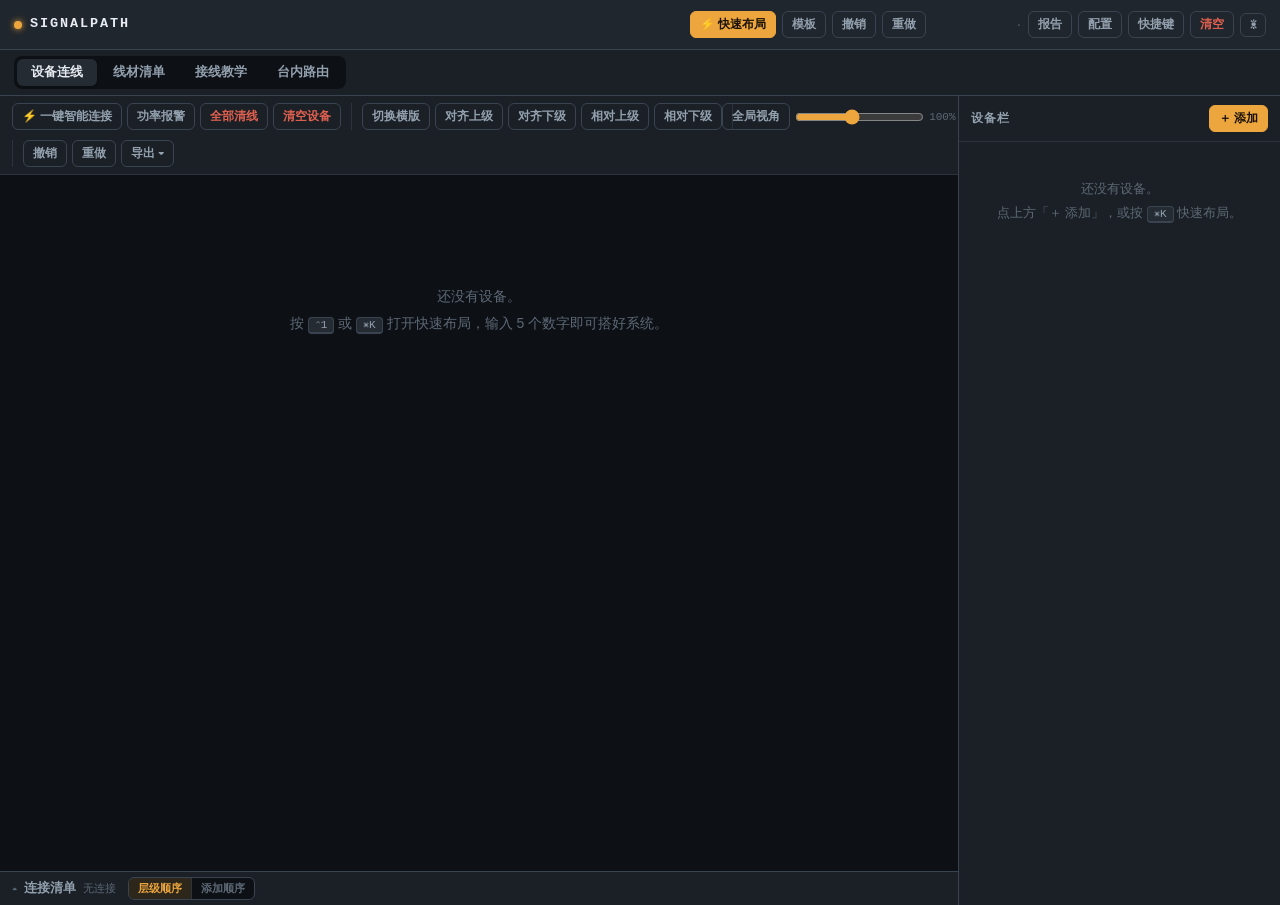
==== signalpath/index.html @ 10462f2b "update signalpath" ====
<!DOCTYPE html>
<html lang="zh-CN">
<head>
<meta charset="UTF-8">
<meta name="viewport" content="width=device-width, initial-scale=1.0, viewport-fit=cover">
<meta name="theme-color" content="#14171b">
<title>SignalPath · 音响系统连线图管理</title>
<link rel="stylesheet" href="css/style.css">
</head>
<body>

<header class="topbar">
  <div class="brand">
    <span class="led led-on"></span>
    <span class="brand-name">SIGNALPATH</span>
  </div>
  <div class="topbar-actions">
    <button class="btn primary sm" id="btn-quick" title="快速布局：输入数字直接建系统（⌃1 / ⌘K）">⚡ 快速布局</button>
    <button class="btn ghost sm" id="btn-templates" title="模板：批量导入 / 自定义新建 / 整库存档">模板</button>
    <button class="btn ghost sm" id="btn-undo" title="撤销（⌘Z）">撤销</button>
    <button class="btn ghost sm" id="btn-redo" title="重做（⇧⌘Z）">重做</button>
    <span class="save-indicator" id="save-indicator">·</span>
    <button class="btn ghost sm" id="btn-report" title="生成可打印/存 PDF 的多页报告">报告</button>
    <button class="btn ghost sm" id="btn-config" title="配置：导入 / 导出 / 切换 / 临时移除">配置</button>
    <button class="btn ghost sm" id="btn-keys" title="快捷键介绍与自定义改键">快捷键</button>
    <button class="btn ghost sm danger" id="btn-clear" title="清空全部数据（可撤销）">清空</button>
    <button class="btn ghost sm theme-btn" id="btn-theme" title="切换黑 / 白主题">☀︎</button>
    <input type="file" id="import-file" accept=".json,application/json" multiple hidden>
    <input type="file" id="tpl-lib-file" accept=".json,application/json" hidden>
    <input type="file" id="csv-import-file" accept=".csv,text/csv" hidden>
  </div>
</header>
<nav class="tabbar">
  <div class="tabs" id="main-tabs">
    <button class="tab active" data-view="wiring">设备连线</button>
    <button class="tab" data-view="cables">线材清单</button>
    <button class="tab" data-view="teach">接线教学</button>
    <button class="tab" data-view="mixer">台内路由</button>
  </div>
</nav>

<main>
  <!-- ============ 设备连线：框图 + 右侧设备栏 + 底部连接清单抽屉 ============ -->
  <section class="view active" id="view-wiring">
    <div class="canvas-col">
      <div class="diagram-toolbar">
        <span class="tb-group">
          <button class="btn ghost sm" id="btn-smart-all-diagram" title="所有未连接线路一键智能连接：调音台→DSP→功放→音箱">⚡ 一键智能连接</button>
          <button class="btn ghost sm" id="btn-power-alarm" title="按模式检查功放功率余量、并联总功率与阻抗">功率报警</button>
          <button class="btn ghost sm danger" id="btn-clear-all-wires-diagram" title="清空系统内全部连线（可撤销）">全部清线</button>
          <button class="btn ghost sm danger" id="btn-clear-devices" title="清空全部设备与连线（可撤销）">清空设备</button>
        </span>
        <span class="tb-group">
          <select class="config-switch" id="diagram-scope" title="整体视图 / 一调音台一页面"></select>
          <button class="btn ghost sm" id="btn-diagram-orient" title="横版 / 竖版切换">切换横版</button>
          <button class="btn ghost sm" id="btn-diagram-reset" title="清除手动拖动，按上级设备居中对齐排版">对齐上级</button>
          <button class="btn ghost sm" id="btn-diagram-reset-bottom" title="清除手动拖动，尽量对准各自下级设备">对齐下级</button>
          <button class="btn ghost sm" id="btn-rel-align-up" title="保留当前相对排布，整层平移对齐到上级">相对上级</button>
          <button class="btn ghost sm" id="btn-rel-align-down" title="保留当前相对排布，整层平移对齐到下级">相对下级</button>
        </span>
        <span class="tb-group grow">
          <button class="btn ghost sm" id="btn-zoom-fit" title="全局视角 / 定位当前 双态切换">全局视角</button>
          <input type="range" id="zoom-range" class="zoom-range" min="25" max="200" step="5" value="100" title="缩放比例（以视口中心为锚点），也可 ⌘+滚轮缩放">
          <span class="zoom-val" id="zoom-val">100%</span>
        </span>
        <span class="tb-group">
          <button class="btn ghost sm" id="btn-wdiagram-undo" title="撤销框图排版动作">撤销</button>
          <button class="btn ghost sm" id="btn-wdiagram-redo" title="重做框图排版动作">重做</button>
          <span class="menu-wrap">
            <button class="btn ghost sm" id="btn-diagram-export" title="导出框图">导出 ▾</button>
            <div class="menu-pop" id="export-pop" hidden>
              <button data-export-w="2560">2K</button>
              <button data-export-w="3840">4K</button>
              <button data-export-w="7680">8K</button>
              <button data-export-pdf>PDF</button>
            </div>
          </span>
        </span>
      </div>
      <div class="diagram-scroll" id="wiring-diagram"></div>
      <div class="conn-drawer" id="conn-drawer">
        <div class="drawer-head">
          <button class="drawer-toggle" id="drawer-toggle" title="展开 / 收起连接清单">
            <span class="tri">▴</span> 连接清单 <span class="head-note" id="wiring-count"></span>
          </button>
          <span class="seg" id="conn-sort-seg">
            <button data-sort="hier" title="按信号层级排序：调音台 → DSP → 功放 → 音箱">层级顺序</button>
            <button data-sort="added" title="按连线创建的先后顺序显示">添加顺序</button>
          </span>
        </div>
        <div class="drawer-body table-scroll" id="wiring-table-wrap"></div>
      </div>
    </div>

    <aside class="inspector">
      <div class="insp-head">
        <h2>设备栏</h2>
        <span class="head-note" id="insp-count"></span>
        <button class="btn primary sm" id="insp-add">＋ 添加</button>
      </div>
      <div class="insp-body" id="insp-body"></div>
    </aside>
  </section>

  <!-- ============ 台内路由 ============ -->
  <section class="view" id="view-mixer">
    <aside class="sidebar">
      <section class="panel">
        <header class="panel-head">
          <h2>调音台页</h2>
          <span class="head-note" id="mixer-page-note"></span>
        </header>
        <div class="panel-body" id="mixer-page-list"></div>
      </section>
      <section class="panel">
        <header class="panel-head"><h2>台面配置</h2></header>
        <div class="panel-body" id="mixer-config"></div>
      </section>
    </aside>

    <div class="workarea">
      <div class="duo">
        <section class="panel grow">
          <header class="panel-head">
            <h2>信号流向图</h2>
            <span class="head-note">物理输入 → CH → BUS / MAIN / MATRIX</span>
            <span class="head-actions">
              <button class="btn ghost sm" id="btn-mixdiag-undo" title="撤销信号流向图相关动作">撤销</button>
              <button class="btn ghost sm" id="btn-mixdiag-redo" title="重做信号流向图相关动作">重做</button>
              <button class="btn ghost sm" id="btn-mixdiag-png" title="导出高清 PNG 图片">导出 PNG</button>
            </span>
          </header>
          <div class="diagram-scroll" id="mixer-diagram"></div>
        </section>
        <section class="panel grow">
          <header class="panel-head">
            <h2>路由清单</h2>
            <span class="head-note" id="mixer-count"></span>
          </header>
          <div class="table-scroll" id="mixer-table-wrap"></div>
        </section>
      </div>
      <section class="panel">
        <header class="panel-head">
          <h2>输入路由矩阵</h2>
          <span class="head-note" id="input-patch-count">行 = 物理输入 · 列 = CH</span>
          <span class="head-actions">
            <button class="btn ghost sm" id="btn-inpatch-undo" title="撤销输入路由矩阵动作">撤销</button>
            <button class="btn ghost sm" id="btn-inpatch-redo" title="重做输入路由矩阵动作">重做</button>
            <button class="btn ghost sm" id="btn-inpatch-reset" title="恢复物理输入到 CH 的 1:1 分配">1:1</button>
            <button class="btn ghost sm" id="btn-inpatch-double" title="Double Patch：IN1 → CH1/CH2，IN2 → CH3/CH4，依次类推">Double Patch</button>
            <button class="btn ghost sm" id="btn-inpatch-png" title="导出输入路由矩阵 PNG">导出 PNG</button>
          </span>
        </header>
        <div class="grid-scroll" id="in-route-grid-wrap"></div>
      </section>
      <section class="panel">
        <header class="panel-head">
          <h2>发送路由矩阵</h2>
          <span class="head-note">行 = CH 通道 · 列 = 发送目标，点按切换</span>
          <span class="head-actions">
            <button class="btn ghost sm" id="btn-route-undo" title="撤销发送路由矩阵动作">撤销</button>
            <button class="btn ghost sm" id="btn-route-redo" title="重做发送路由矩阵动作">重做</button>
            <button class="btn ghost sm" id="btn-route-png" title="导出发送路由矩阵 PNG">导出 PNG</button>
          </span>
        </header>
        <div class="grid-scroll" id="route-grid-wrap"></div>
      </section>
      <section class="panel">
        <header class="panel-head">
          <h2>输出路由矩阵</h2>
          <span class="head-note" id="output-patch-count">行 = BUS / MAIN / MATRIX · 列 = OUTPUT</span>
          <span class="head-actions">
            <button class="btn ghost sm" id="btn-outpatch-undo" title="撤销输出路由矩阵动作">撤销</button>
            <button class="btn ghost sm" id="btn-outpatch-redo" title="重做输出路由矩阵动作">重做</button>
            <button class="btn ghost sm" id="btn-outpatch-png" title="导出输出路由矩阵 PNG">导出 PNG</button>
          </span>
        </header>
        <div class="grid-scroll" id="out-route-grid-wrap"></div>
      </section>
    </div>
  </section>

  <!-- ============ 接线教学：全部设备类型独立展示页 ============ -->
  <section class="view" id="view-teach">
    <aside class="sidebar">
      <section class="panel">
        <header class="panel-head">
          <h2>设备</h2>
          <span class="head-note">每台设备一页教学</span>
        </header>
        <div class="panel-body" id="teach-dev-list"></div>
      </section>
      <details class="panel collapsible" open>
        <summary class="panel-head">
          <h2>输入设备清单（话筒 / 乐器）</h2>
          <span class="head-note" id="teach-gear-count"></span>
        </summary>
        <div class="panel-body" id="teach-gear-list"></div>
      </details>
    </aside>

    <div class="workarea">
      <section class="panel grow diagram-panel">
        <header class="panel-head">
          <h2>接线示意图</h2>
          <span class="head-note" id="teach-dev-note"></span>
          <span class="head-actions">
            <button class="btn ghost sm" id="btn-teach-img" title="上传设备背板/接口照片，显示在示意图上方对照">上传接口图</button>
            <button class="btn ghost sm danger" id="btn-teach-img-clear" title="移除已上传的接口照片">移除图片</button>
            <button class="btn ghost sm" id="btn-teach-png" title="导出高清 PNG（含照片与标注），可作工程指导">导出 PNG</button>
            <input type="file" id="teach-img-file" accept="image/*" hidden>
          </span>
        </header>
        <div class="diagram-scroll" id="teach-diagram"></div>
      </section>
      <section class="panel">
        <header class="panel-head">
          <h2>接线清单</h2>
          <span class="head-note" id="teach-count"></span>
        </header>
        <div class="table-scroll" id="teach-table-wrap"></div>
      </section>
    </div>
  </section>

  <!-- ============ 线材清单 ============ -->
  <section class="view" id="view-cables">
    <div class="workarea single">
      <section class="panel">
        <header class="panel-head">
          <h2>购线汇总</h2>
          <span class="head-note" id="cable-page-note"></span>
        </header>
        <div class="panel-body cable-summary" id="cable-summary"></div>
      </section>
      <section class="panel grow">
        <header class="panel-head">
          <h2>线材明细（可直接编辑）</h2>
          <span class="head-note">长度用于购线汇总与报告</span>
        </header>
        <div class="table-scroll" id="cable-table-wrap"></div>
      </section>
    </div>
  </section>
</main>

<div class="ctx-menu" id="ctx-menu" hidden></div>
<div class="modal-overlay" id="modal-overlay" hidden>
  <div class="modal" id="modal-box" role="dialog" aria-modal="true"></div>
</div>

<script src="js/db.js"></script>
<script src="js/store.js"></script>
<script src="js/diagram.js"></script>
<script src="js/inspector.js"></script>
<script src="js/quick.js"></script>
<script src="js/keys.js"></script>
<script src="js/cables.js"></script>
<script src="js/mixer.js"></script>
<script src="js/teach.js"></script>
<script src="js/report.js"></script>
<script src="js/main.js"></script>
</body>
</html>
---- signalpath/css/style.css ----
/* ============================================================
   SignalPath v2 — 专业音响系统连线图管理
   黑主题：石墨深灰底 + 琥珀信号色（机架面板质感）
   白主题：纸白底 + 深琥珀（打印图纸质感）
   双主题全部通过 CSS 变量切换。
   ============================================================ */

:root {
  --bg:          #101419;
  --panel:       #1a2026;
  --panel-2:     #20262d;
  --raised:      #242b33;
  --inset:       #0d1116;
  --line:        #2b333d;
  --line-strong: #3a4450;

  --text:        #e8ecf1;
  --text-dim:    #93a0ae;
  --text-faint:  #5d6875;

  --amber:       #eda63d;
  --amber-tx:    #1a1206;
  --amber-soft:  rgba(237,166,61,.14);
  --blue:        #6ba3c4;
  --violet:      #a08fc0;
  --green:       #4fbf8b;
  --red:         #e0604f;
  --yellow:      #e3c163;

  --chip-tx:     #0f1318;
  --shadow:      0 8px 28px rgba(0,0,0,.5);

  --sans: -apple-system, "SF Pro Text", Inter, "Segoe UI", Roboto,
          "PingFang SC", "Hiragino Sans GB", "Microsoft YaHei", sans-serif;
  --mono: "SF Mono", "JetBrains Mono", "IBM Plex Mono", Menlo, Consolas,
          ui-monospace, monospace;
}

html[data-theme="light"] {
  --bg:          #f2f3f6;
  --panel:       #ffffff;
  --panel-2:     #f5f6f8;
  --raised:      #eceef2;
  --inset:       #f7f8fa;
  --line:        #dfe3e9;
  --line-strong: #c6ccd4;

  --text:        #1c2127;
  --text-dim:    #57616d;
  --text-faint:  #8a94a0;

  --amber:       #c4841a;
  --amber-tx:    #ffffff;
  --amber-soft:  rgba(196,132,26,.12);

  --chip-tx:     #ffffff;
  --shadow:      0 8px 28px rgba(30,40,52,.16);
}

* { box-sizing: border-box; margin: 0; padding: 0; }

/* hidden 属性优先于任何 display 声明（修复遮罩层常驻） */
[hidden] { display: none !important; }

html { height: 100%; }
html, body { overscroll-behavior-x: none; }
body { min-height: 100%; }

body {
  background: var(--bg);
  color: var(--text);
  font-family: var(--sans);
  font-size: 14px;
  line-height: 1.5;
  -webkit-font-smoothing: antialiased;
}

kbd {
  font-family: var(--mono);
  font-size: 11px;
  background: var(--raised);
  border: 1px solid var(--line-strong);
  border-bottom-width: 2px;
  border-radius: 4px;
  padding: 1px 6px;
  color: var(--text-dim);
}

/* ---------------- 顶栏 ---------------- */

.topbar {
  display: flex;
  align-items: center;
  gap: 16px;
  height: 50px;
  padding: 0 14px;
  background: var(--panel-2);
  border-bottom: 1px solid var(--line-strong);
  position: sticky;
  top: 0;
  z-index: 50;
}

.brand { display: flex; align-items: center; gap: 8px; white-space: nowrap; }
.brand-name {
  font-family: var(--mono);
  font-weight: 700;
  font-size: 13.5px;
  letter-spacing: .14em;
  color: var(--text);
}

.led { width: 8px; height: 8px; border-radius: 50%; background: var(--line-strong); flex: none; }
.led-on    { background: var(--amber); box-shadow: 0 0 6px var(--amber); }
.led-green { background: var(--green); box-shadow: 0 0 5px rgba(79,191,139,.7); }
.led-off   { background: var(--line-strong); }

/* 第二行：视图页签（下降一层，给顶栏功能腾位置） */
.tabbar {
  display: flex;
  align-items: center;
  padding: 6px 14px;
  background: var(--panel);
  border-bottom: 1px solid var(--line-strong);
  position: sticky;
  top: 50px;
  z-index: 49;
}

.tabs { display: flex; gap: 2px; background: var(--inset); padding: 3px; border-radius: 8px; }
.tab {
  border: none;
  background: transparent;
  color: var(--text-dim);
  font: 600 12.5px var(--sans);
  padding: 5px 14px;
  border-radius: 6px;
  cursor: pointer;
  white-space: nowrap;
}
.tab:hover { color: var(--text); }
.tab.active { background: var(--raised); color: var(--text); box-shadow: 0 1px 2px rgba(0,0,0,.25); }

.topbar-actions { margin-left: auto; display: flex; align-items: center; gap: 6px; }

.save-indicator {
  font: 10.5px var(--mono);
  color: var(--text-faint);
  min-width: 90px;
  text-align: right;
  transition: color .3s;
}
.save-indicator.flash { color: var(--green); }

.config-switch {
  background: var(--inset);
  color: var(--text-dim);
  border: 1px solid var(--line-strong);
  border-radius: 6px;
  font: 12px var(--sans);
  padding: 4px 6px;
  max-width: 150px;
}

/* ---------------- 按钮 ---------------- */

.btn {
  border: 1px solid var(--line-strong);
  background: var(--raised);
  color: var(--text);
  font: 600 12.5px var(--sans);
  padding: 6px 12px;
  border-radius: 6px;
  cursor: pointer;
  white-space: nowrap;
}
.btn:hover { border-color: var(--text-faint); }
.btn:disabled { opacity: .38; cursor: default; }
.btn.sm { padding: 4px 9px; font-size: 12px; }
.btn.ghost { background: transparent; color: var(--text-dim); }
.btn.ghost:hover { background: var(--raised); color: var(--text); }
.btn.primary {
  background: var(--amber);
  border-color: var(--amber);
  color: var(--amber-tx);
}
.btn.primary:hover { filter: brightness(1.08); }
.btn.danger { color: var(--red); }
.btn.danger:hover { border-color: var(--red); }
.btn.icon {
  padding: 3px 7px;
  font-size: 12px;
  background: transparent;
  border-color: transparent;
  color: var(--text-faint);
}
.btn.icon:hover { color: var(--text); background: var(--raised); }
.btn.icon.danger:hover { color: var(--red); }

/* 分段按钮 */
.seg { display: inline-flex; background: var(--inset); border: 1px solid var(--line-strong); border-radius: 6px; overflow: hidden; }
.seg button {
  border: none;
  background: transparent;
  color: var(--text-faint);
  font: 600 11px var(--sans);
  padding: 3px 9px;
  cursor: pointer;
}
.seg button + button { border-left: 1px solid var(--line); }
.seg button.on { background: var(--amber-soft); color: var(--amber); }

/* 下拉菜单 */
.menu-wrap { position: relative; }
.menu-pop {
  position: absolute;
  right: 0;
  top: calc(100% + 6px);
  background: var(--panel);
  border: 1px solid var(--line-strong);
  border-radius: 8px;
  box-shadow: var(--shadow);
  padding: 5px;
  z-index: 90;
  min-width: 130px;
}
.menu-pop button {
  display: block;
  width: 100%;
  text-align: left;
  border: none;
  background: transparent;
  color: var(--text);
  font: 500 12.5px var(--sans);
  padding: 7px 10px;
  border-radius: 5px;
  cursor: pointer;
}
.menu-pop button:hover { background: var(--raised); }
.menu-pop button.danger { color: var(--red); }

/* ---------------- 布局 ---------------- */

main { display: block; }
.view { display: none; }
.view.active { display: flex; }

/* 设备连线页：画布列 + 右侧设备栏（顶栏 50 + 页签栏 41） */
#view-wiring { height: calc(100vh - 91px); overflow: hidden; }
.canvas-col {
  flex: 1;
  min-width: 0;
  display: flex;
  flex-direction: column;
}

.diagram-toolbar {
  display: flex;
  align-items: center;
  gap: 10px;
  flex-wrap: wrap;
  padding: 7px 12px;
  background: var(--panel);
  border-bottom: 1px solid var(--line);
}
.tb-group { display: inline-flex; align-items: center; gap: 5px; }
.tb-group.grow { flex: 1; justify-content: center; min-width: 200px; }
.tb-group + .tb-group { padding-left: 10px; border-left: 1px solid var(--line); }

.zoom-range { width: 130px; accent-color: var(--amber); }
.zoom-val { font: 11px var(--mono); color: var(--text-faint); min-width: 38px; }

.diagram-scroll {
  flex: 1;
  overflow: auto;
  background: var(--inset);
  position: relative;
}
.diagram-scroll svg { display: block; }

/* 连接清单抽屉 */
.conn-drawer {
  border-top: 1px solid var(--line-strong);
  background: var(--panel);
  flex: none;
}
.drawer-head { display: flex; align-items: center; gap: 12px; padding: 0 12px; }
.drawer-toggle {
  border: none;
  background: transparent;
  color: var(--text-dim);
  font: 600 12.5px var(--sans);
  padding: 8px 0;
  cursor: pointer;
  display: inline-flex;
  align-items: center;
  gap: 7px;
}
.drawer-toggle:hover { color: var(--text); }
.drawer-toggle .tri { color: var(--text-faint); font-size: 10px; }
.drawer-body { display: none; }
.conn-drawer.open .drawer-body {
  display: block;
  max-height: 38vh;
  overflow: auto;
  border-top: 1px solid var(--line);
}

/* 右侧设备栏 */
.inspector {
  width: 322px;
  flex: none;
  border-left: 1px solid var(--line-strong);
  background: var(--panel);
  display: flex;
  flex-direction: column;
}
.insp-head {
  display: flex;
  align-items: center;
  gap: 8px;
  padding: 9px 12px;
  border-bottom: 1px solid var(--line);
}
.insp-head h2 { font: 700 12px var(--sans); letter-spacing: .1em; color: var(--text-dim); }
.insp-head .btn { margin-left: auto; }
.insp-body { flex: 1; overflow-y: auto; padding: 10px 12px; }

.head-note { font: 11px var(--mono); color: var(--text-faint); }
.head-actions { margin-left: auto; display: inline-flex; align-items: center; gap: 5px; flex-wrap: wrap; }

/* 设备数量统计行 */
.insp-stats {
  display: flex;
  flex-wrap: wrap;
  gap: 5px;
  padding: 8px 9px;
  margin-bottom: 9px;
  background: var(--panel-2);
  border: 1px solid var(--line);
  border-radius: 7px;
}
.insp-stat {
  font: 600 11px var(--sans);
  color: var(--text-dim);
  background: var(--inset);
  border: 1px solid var(--line);
  border-radius: 9px;
  padding: 1px 8px;
  white-space: nowrap;
}

/* 设备列表行 */
.insp-row {
  display: flex;
  align-items: center;
  gap: 7px;
  padding: 7px 8px;
  margin-bottom: 6px;
  background: var(--panel-2);
  border: 1px solid var(--line);
  border-left: 3px solid var(--line-strong);
  border-radius: 7px;
  cursor: pointer;
}
.insp-row:hover { border-color: var(--text-faint); background: var(--raised); }
.insp-row-name {
  font-weight: 600;
  font-size: 12.5px;
  overflow: hidden;
  text-overflow: ellipsis;
  white-space: nowrap;
  flex: 1;
  min-width: 0;
}
.insp-row-io { font: 10.5px var(--mono); color: var(--text-faint); white-space: nowrap; }
.insp-row-acts { display: inline-flex; }

/* 类型标签 */
.type-chip {
  display: inline-block;
  color: var(--chip-tx);
  font: 700 9.5px var(--sans);
  letter-spacing: .05em;
  padding: 1px 7px;
  border-radius: 8px;
  white-space: nowrap;
  flex: none;
}
.type-chip.lg { font-size: 11px; padding: 2px 9px; }

/* 设备详情 */
.insp-detail-head { display: flex; align-items: center; gap: 7px; margin-bottom: 12px; }
.insp-detail-head .btn.icon { margin-left: auto; }

.insp-grid2 { display: grid; grid-template-columns: 1fr 1fr; gap: 8px 10px; margin-bottom: 10px; }
.insp-grid2.name-row { grid-template-columns: 1fr 56px; }

.cfg-field label {
  display: block;
  font: 600 10.5px var(--sans);
  letter-spacing: .05em;
  color: var(--text-faint);
  margin-bottom: 3px;
}
.cfg-field input[type="text"], .cfg-field input[type="number"], .cfg-field select,
.patch-row select, .gear-row input, .conn-note {
  width: 100%;
  background: var(--inset);
  border: 1px solid var(--line-strong);
  color: var(--text);
  font: 12.5px var(--sans);
  padding: 5px 8px;
  border-radius: 6px;
}
.cfg-field input:focus, .cfg-field select:focus { outline: none; border-color: var(--amber); }

.color-input-lg, .color-input {
  border: 1px solid var(--line-strong);
  background: var(--inset);
  border-radius: 6px;
  padding: 1px;
  cursor: pointer;
}
.color-input-lg { width: 100%; height: 30px; }
.color-input { width: 26px; height: 24px; flex: none; }

.img-edit-row { display: flex; align-items: center; gap: 8px; }
.dev-thumb { width: 26px; height: 26px; border-radius: 5px; object-fit: cover; }
.dev-thumb.lg { width: 44px; height: 44px; border-radius: 7px; }

.insp-sec-title {
  font: 700 10.5px var(--sans);
  letter-spacing: .1em;
  color: var(--text-faint);
  border-top: 1px solid var(--line);
  padding-top: 10px;
  margin: 12px 0 8px;
}

/* 功放输出对 */
.amp-pair {
  background: var(--panel-2);
  border: 1px solid var(--line);
  border-radius: 7px;
  padding: 7px 8px;
  margin-bottom: 7px;
}
.amp-pair-head {
  display: flex;
  align-items: center;
  justify-content: space-between;
  font: 600 11.5px var(--mono);
  color: var(--text-dim);
  margin-bottom: 5px;
}
.amp-global {
  display: flex;
  align-items: center;
  justify-content: space-between;
  gap: 8px;
  background: var(--panel-2);
  border: 1px solid var(--line);
  border-radius: 7px;
  padding: 7px 8px;
  margin-bottom: 7px;
  font: 600 11.5px var(--mono);
  color: var(--text-dim);
}
.amp-out-row { display: flex; align-items: center; gap: 6px; margin-top: 4px; }
.amp-out-label {
  font: 10.5px var(--mono);
  color: var(--text-faint);
  width: 96px;
  flex: none;
  overflow: hidden;
  text-overflow: ellipsis;
  white-space: nowrap;
}
.amp-gain {
  flex: 1;
  min-width: 0;
  background: var(--inset);
  border: 1px solid var(--line-strong);
  color: var(--text);
  font: 11.5px var(--sans);
  padding: 3px 7px;
  border-radius: 5px;
}
.chk-ground { display: inline-flex; align-items: center; gap: 5px; font: 700 11px var(--sans); color: var(--text-dim); white-space: nowrap; }
.toggle-pill {
  border: 1px solid var(--line-strong);
  background: var(--inset);
  border-radius: 999px;
  padding: 2px 8px;
  cursor: pointer;
}
.toggle-pill input { accent-color: var(--amber); }

/* 路由行 */
.patch-row { display: flex; align-items: center; gap: 7px; margin-bottom: 5px; }
.patch-row select { flex: 1; min-width: 0; font-size: 12px; padding: 4px 6px; }
.patch-port {
  font: 10.5px var(--mono);
  color: var(--text-dim);
  width: 74px;
  flex: none;
  overflow: hidden;
  text-overflow: ellipsis;
  white-space: nowrap;
}
.warn-flag { color: var(--yellow); cursor: help; }
.patch-row.has-warn select { border-color: var(--yellow); }

.insp-actions { display: flex; flex-wrap: wrap; gap: 5px; margin: 12px 0; }

.insp-fold summary {
  cursor: pointer;
  font: 700 10.5px var(--sans);
  letter-spacing: .1em;
  color: var(--text-faint);
  padding: 8px 0 6px;
  border-top: 1px solid var(--line);
}
.port-label-row { display: flex; align-items: center; gap: 6px; margin-bottom: 4px; }
.port-label-row span { font: 10px var(--mono); color: var(--text-faint); width: 38px; flex: none; }
.port-label-row input {
  flex: 1;
  min-width: 0;
  background: var(--inset);
  border: 1px solid var(--line-strong);
  color: var(--text);
  font: 11.5px var(--sans);
  padding: 3px 7px;
  border-radius: 5px;
}

/* ---------------- 面板（台内路由 / 教学 / 线材页沿用） ---------------- */

#view-mixer, #view-teach, #view-cables {
  padding: 14px;
  gap: 14px;
  align-items: flex-start;
  min-height: calc(100vh - 91px);
}

.sidebar { width: 320px; flex: none; display: flex; flex-direction: column; gap: 14px; }
.workarea { flex: 1; min-width: 0; display: flex; flex-direction: column; gap: 14px; }
.workarea.single { max-width: 1100px; margin: 0 auto; }
.duo { display: flex; gap: 14px; flex-wrap: wrap; }
.duo > .panel { flex: 1; min-width: 320px; }

.panel {
  background: var(--panel);
  border: 1px solid var(--line);
  border-radius: 10px;
  overflow: hidden;
}
.panel.grow { flex: 1; }
.panel-head {
  display: flex;
  align-items: center;
  gap: 10px;
  padding: 9px 13px;
  border-bottom: 1px solid var(--line);
  background: var(--panel-2);
  flex-wrap: wrap;
}
.panel-head h2 { font: 700 12px var(--sans); letter-spacing: .1em; color: var(--text-dim); }
.panel-body { padding: 11px 13px; max-height: 46vh; overflow-y: auto; }
.collapsible summary { cursor: pointer; list-style: none; }
.collapsible summary::-webkit-details-marker { display: none; }

#view-mixer .diagram-scroll, #view-teach .diagram-scroll {
  overflow: auto;
  background: var(--inset);
  padding: 6px;
  max-height: 64vh;
}

.table-scroll { overflow: auto; max-height: 56vh; }
.grid-scroll { overflow: auto; max-height: 56vh; padding: 10px 13px; }

.empty-hint {
  color: var(--text-faint);
  font-size: 12.5px;
  text-align: center;
  padding: 26px 10px;
  line-height: 1.9;
}
.empty-hint.big { font-size: 14px; padding: 12vh 20px; }

.cfg-note { font-size: 11px; color: var(--text-faint); line-height: 1.7; margin: 6px 0; }
.cfg-inline { display: grid; grid-template-columns: repeat(auto-fit, minmax(110px, 1fr)); gap: 8px 10px; margin-bottom: 10px; }
.radio-row { display: flex; gap: 14px; font-size: 12.5px; color: var(--text-dim); }
.radio-row input { accent-color: var(--amber); }
.tpl-group-title {
  font: 700 10.5px var(--sans);
  letter-spacing: .1em;
  color: var(--text-faint);
  margin: 12px 0 6px;
}

/* ---------------- 表格 ---------------- */

table.sheet { width: 100%; border-collapse: collapse; font-size: 12px; }
table.sheet th {
  text-align: left;
  font: 600 10.5px var(--sans);
  letter-spacing: .07em;
  color: var(--text-faint);
  padding: 7px 10px;
  border-bottom: 1px solid var(--line-strong);
  position: sticky;
  top: 0;
  background: var(--panel);
  z-index: 2;
}
table.sheet td { padding: 6px 10px; border-bottom: 1px solid var(--line); vertical-align: middle; }
table.sheet tr:hover td { background: rgba(127,139,153,.06); }
table.sheet tr.hl td { background: var(--amber-soft); }
.cell-dev { font-weight: 600; font-size: 12px; }
.cell-port { font: 11px var(--mono); color: var(--text-dim); }
.cell-arrow { color: var(--amber); font-weight: 700; }
.cell-amp { font: 11px var(--mono); color: var(--text-dim); }
.cell-cable { display: flex; align-items: center; gap: 5px; flex-wrap: wrap; }
.conn-cable {
  background: var(--inset);
  border: 1px solid var(--line-strong);
  color: var(--text);
  font: 11.5px var(--sans);
  padding: 3px 5px;
  border-radius: 5px;
}
.conn-len {
  width: 62px;
  background: var(--inset);
  border: 1px solid var(--line-strong);
  color: var(--text);
  font: 11.5px var(--mono);
  padding: 3px 6px;
  border-radius: 5px;
}
.conn-note { width: 120px; font-size: 11.5px; padding: 3px 6px; }
tr.row-warn td { background: rgba(224,96,79,.07); }
.tag {
  display: inline-block;
  font: 700 10px var(--sans);
  padding: 1px 7px;
  border-radius: 8px;
  border: 1px solid;
}
.tag.ok { color: var(--green); border-color: var(--green); }
.tag.warn { color: var(--red); border-color: var(--red); cursor: help; }
.tag.st { color: var(--amber); border-color: var(--amber); }

/* ---------------- 路由矩阵 ---------------- */

table.route-grid { border-collapse: collapse; font-size: 11px; }
table.route-grid th {
  font: 600 10px var(--mono);
  color: var(--text-faint);
  padding: 4px 6px;
  text-align: center;
  white-space: nowrap;
}
table.route-grid th.rowhead { text-align: right; padding-right: 9px; color: var(--text-dim); }
table.route-grid th.rowhead-corner { color: var(--text-faint); font-size: 9.5px; }
table.route-grid th.grp-bus { color: var(--blue); }
table.route-grid th.grp-main { color: var(--amber); }
table.route-grid th.grp-mtx { color: var(--violet); }
table.route-grid th.grp-in { color: var(--blue); }
table.route-grid th.grp-out { color: var(--green); }
table.route-grid td { padding: 2px; }
table.route-grid td.grp-start, table.route-grid th.grp-start { border-left: 1px solid var(--line-strong); }
.rcell {
  width: 26px;
  height: 22px;
  border: 1px solid var(--line);
  background: var(--inset);
  border-radius: 4px;
  cursor: pointer;
  display: block;
}
.rcell:hover { background: var(--raised); }
.rcell.on.c-bus { background: var(--blue); border-color: var(--blue); }
.rcell.on.c-main { background: var(--amber); border-color: var(--amber); }
.rcell.on.c-mtx { background: var(--violet); border-color: var(--violet); }
.rcell.on.c-in { background: var(--blue); border-color: var(--blue); }
.rcell.on.c-out { background: var(--green); border-color: var(--green); }
.link-btn {
  font: 700 9px var(--mono);
  color: var(--text-faint);
  background: transparent;
  border: 1px solid var(--line-strong);
  border-radius: 4px;
  padding: 0 4px;
  margin-right: 5px;
  cursor: pointer;
}
.link-btn.on { color: var(--amber); border-color: var(--amber); background: var(--amber-soft); }
tr.row-st th.rowhead { color: var(--amber); }

/* 调音台分页 */
.mixer-pages { display: flex; flex-direction: column; gap: 6px; }
.mixer-page-btn {
  display: flex;
  align-items: center;
  gap: 8px;
  border: 1px solid var(--line);
  background: var(--panel-2);
  color: var(--text);
  font: 600 12.5px var(--sans);
  padding: 8px 10px;
  border-radius: 7px;
  cursor: pointer;
  text-align: left;
}
.mixer-page-btn:hover { border-color: var(--text-faint); }
.mixer-page-btn.on { border-color: var(--amber); background: var(--amber-soft); }
.mp-io { margin-left: auto; font: 10.5px var(--mono); color: var(--text-faint); }

.utpl-row { display: flex; align-items: center; gap: 6px; margin-bottom: 6px; }
.utpl-name { font-weight: 600; font-size: 12px; flex: 1; min-width: 0; overflow: hidden; text-overflow: ellipsis; white-space: nowrap; }
.utpl-io { font: 10px var(--mono); color: var(--text-faint); }

/* ---------------- 接线教学页 ---------------- */

.teach-dev-btn {
  display: flex;
  align-items: center;
  gap: 8px;
  width: 100%;
  border: 1px solid var(--line);
  background: var(--panel-2);
  color: var(--text);
  font: 600 12.5px var(--sans);
  padding: 7px 10px;
  border-radius: 7px;
  cursor: pointer;
  text-align: left;
  margin-bottom: 5px;
}
.teach-dev-btn:hover { border-color: var(--text-faint); }
.teach-dev-btn.on { border-color: var(--amber); background: var(--amber-soft); }
.teach-dev-btn .dot { width: 9px; height: 9px; border-radius: 50%; flex: none; }
.teach-dev-btn .has-img { margin-left: auto; font-size: 11px; }
.conn-type-sel {
  background: var(--inset);
  border: 1px solid var(--line-strong);
  color: var(--text);
  font: 11px var(--mono);
  padding: 2px 4px;
  border-radius: 5px;
}

.gear-row { display: flex; gap: 6px; margin-bottom: 6px; }
.gear-row .g-name { flex: 1.1; }
.gear-row .g-note { flex: 1.6; }

/* ---------------- 线材清单页 ---------------- */

.cable-summary { display: flex; flex-wrap: wrap; gap: 12px; }
.cable-card {
  background: var(--panel-2);
  border: 1px solid var(--line);
  border-left: 3px solid var(--amber);
  border-radius: 9px;
  padding: 11px 15px;
  min-width: 170px;
}
.cable-card-type { font: 700 12px var(--sans); color: var(--text-dim); margin-bottom: 8px; }
.cable-card-nums {
  border-top: 1px solid var(--line);
  color: var(--text-dim);
  font: 12px var(--sans);
  margin-top: 9px;
  padding-top: 7px;
}
.cable-card-nums b { font-size: 15px; color: var(--amber); font-family: var(--mono); }
.cable-card-lengths {
  display: flex;
  flex-wrap: wrap;
  gap: 7px;
  margin-top: 2px;
}
.cable-card-lengths span {
  display: inline-flex;
  align-items: baseline;
  gap: 7px;
  font: 700 12px var(--sans);
  color: var(--text);
  background: var(--inset);
  border: 1px solid var(--line-strong);
  border-radius: 7px;
  padding: 5px 9px;
}
.cable-card-lengths b {
  color: var(--amber);
  font: 800 17px var(--mono);
}
.cable-card-lengths em {
  color: var(--text);
  font-style: normal;
  font-weight: 800;
}
.cable-card-lengths.muted {
  display: block;
  font-size: 11px;
  color: var(--text-faint);
  margin-top: 5px;
}
.cable-card-missing { font-size: 11px; color: var(--red); margin-top: 4px; }
.cable-card-ok { font-size: 11px; color: var(--green); margin-top: 4px; }
.cable-grand-total {
  display: flex;
  align-items: baseline;
  gap: 7px;
  width: 100%;
  border: 1px solid var(--line-strong);
  border-left: 3px solid var(--green);
  border-radius: 8px;
  background: var(--panel-2);
  padding: 9px 13px;
}
.cable-grand-total span {
  color: var(--text-dim);
  font: 700 12px var(--sans);
  margin-right: 4px;
}
.cable-grand-total b {
  color: var(--green);
  font: 800 19px var(--mono);
}
.cable-grand-total em {
  color: var(--text);
  font: 700 12px var(--sans);
  font-style: normal;
}
.cable-grand-total i {
  color: var(--red);
  font-size: 11px;
  font-style: normal;
  margin-left: 8px;
}
.cable-tip { width: 100%; }

/* ---------------- 右键菜单 ---------------- */

.ctx-menu {
  position: fixed;
  z-index: 120;
  background: var(--panel);
  border: 1px solid var(--line-strong);
  border-radius: 9px;
  box-shadow: var(--shadow);
  padding: 10px;
  width: 280px;
}
.ctx-title { display: flex; align-items: center; gap: 8px; margin-bottom: 5px; }
.ctx-title strong { font-size: 13px; overflow: hidden; text-overflow: ellipsis; white-space: nowrap; }
.ctx-spec, .ctx-meta { font: 10.5px var(--mono); color: var(--text-faint); margin-bottom: 3px; }
.ctx-smart { font: 11px var(--sans); color: var(--amber); margin-bottom: 4px; }
.ctx-actions { display: flex; flex-wrap: wrap; gap: 5px; margin-top: 7px; }
.mini-act {
  border: 1px solid var(--line-strong);
  background: var(--panel-2);
  color: var(--text-dim);
  font: 600 11px var(--sans);
  padding: 3px 9px;
  border-radius: 5px;
  cursor: pointer;
}
.mini-act:hover { color: var(--text); border-color: var(--text-faint); }
.mini-act.danger { color: var(--red); }

/* ---------------- 功率报警 ---------------- */

.power-mode-row {
  display: grid;
  grid-template-columns: repeat(3, 1fr);
  gap: 8px;
  margin-bottom: 10px;
}
.power-mode-row button {
  border: 1px solid var(--line-strong);
  background: var(--panel-2);
  color: var(--text);
  border-radius: 8px;
  cursor: pointer;
  font: 700 12px var(--sans);
  padding: 8px 10px;
  text-align: left;
}
.power-mode-row button small {
  display: block;
  color: var(--text-faint);
  font: 700 10.5px var(--mono);
  margin-top: 2px;
}
.power-mode-row button.on {
  border-color: var(--amber);
  background: var(--amber-soft);
}
.power-summary {
  display: flex;
  gap: 7px;
  flex-wrap: wrap;
  margin-bottom: 8px;
}
.power-summary span {
  border: 1px solid var(--line-strong);
  border-radius: 999px;
  font: 800 11px var(--sans);
  padding: 2px 9px;
}
.power-summary .bad { color: var(--red); border-color: var(--red); }
.power-summary .warn { color: var(--yellow); border-color: var(--yellow); }
.power-summary .ok { color: var(--green); border-color: var(--green); }
.power-alarm-list { display: flex; flex-direction: column; gap: 9px; }
.power-alarm-card {
  border: 1px solid var(--line);
  border-left: 4px solid var(--green);
  background: var(--panel-2);
  border-radius: 8px;
  padding: 10px 12px;
}
.power-alarm-card.bad { border-left-color: var(--red); }
.power-alarm-card.warn { border-left-color: var(--yellow); }
.power-alarm-head {
  display: flex;
  align-items: center;
  justify-content: space-between;
  gap: 10px;
  margin-bottom: 7px;
}
.power-alarm-head strong { font-size: 13px; }
.power-load {
  display: flex;
  flex-wrap: wrap;
  gap: 6px 10px;
  color: var(--text-dim);
  font-size: 11.5px;
}
.power-load b {
  color: var(--text);
  font-family: var(--mono);
}
.power-alarm-card ul {
  margin: 8px 0 0 16px;
  color: var(--text-dim);
  font-size: 12px;
  line-height: 1.7;
}
.power-alarm-card li.error { color: var(--red); font-weight: 700; }
.power-alarm-card li.warn { color: var(--yellow); }
.power-alarm-card li.info { color: var(--blue); }
.power-alarm-card li.ok { color: var(--green); }

/* ---------------- 模态框 ---------------- */

.modal-overlay {
  position: fixed;
  inset: 0;
  background: rgba(6,9,13,.62);
  z-index: 150;
  display: flex;
  align-items: flex-start;
  justify-content: center;
  padding: 6vh 16px;
}
html[data-theme="light"] .modal-overlay { background: rgba(30,40,52,.4); }
.modal {
  background: var(--panel);
  border: 1px solid var(--line-strong);
  border-radius: 12px;
  box-shadow: var(--shadow);
  width: 480px;
  max-width: 100%;
  max-height: 86vh;
  display: flex;
  flex-direction: column;
}
.modal.modal-wide { width: 860px; }
.modal-head {
  display: flex;
  align-items: center;
  gap: 10px;
  padding: 13px 16px;
  border-bottom: 1px solid var(--line);
}
.modal-head h3 { font: 700 14px var(--sans); }
.modal-head .btn.icon { margin-left: auto; }
.modal-body { padding: 14px 16px; overflow-y: auto; }
.modal-foot {
  display: flex;
  justify-content: flex-end;
  gap: 8px;
  padding: 12px 16px;
  border-top: 1px solid var(--line);
}

.mode-switch { display: flex; gap: 2px; background: var(--inset); padding: 3px; border-radius: 8px; margin-bottom: 14px; }
.mode-switch button {
  flex: 1;
  border: none;
  background: transparent;
  color: var(--text-dim);
  font: 600 12px var(--sans);
  padding: 6px;
  border-radius: 6px;
  cursor: pointer;
}
.mode-switch button.active { background: var(--raised); color: var(--text); }

.tpl-list { max-height: 320px; overflow-y: auto; margin-bottom: 10px; }
.tpl-item {
  display: flex;
  align-items: center;
  gap: 8px;
  padding: 7px 9px;
  border: 1px solid var(--line);
  border-radius: 7px;
  margin-bottom: 5px;
  cursor: pointer;
}
.tpl-item:hover { border-color: var(--text-faint); }
.tpl-item.sel { border-color: var(--amber); background: var(--amber-soft); }
.tpl-name { font-weight: 600; font-size: 12.5px; flex: 1; min-width: 0; overflow: hidden; text-overflow: ellipsis; white-space: nowrap; }
.tpl-io { font: 10.5px var(--mono); color: var(--text-faint); white-space: nowrap; }

/* 报告选择 */
.report-preview-body { display: flex; gap: 14px; min-height: 420px; }
.report-options { display: flex; flex-direction: column; gap: 8px; font-size: 12.5px; min-width: 190px; }
.report-options label { display: flex; align-items: center; gap: 7px; color: var(--text-dim); cursor: pointer; }
.report-options input { accent-color: var(--amber); }
.report-light-row { margin-top: auto; padding-top: 12px; border-top: 1px solid var(--line); }
.report-preview { flex: 1; border: 1px solid var(--line-strong); border-radius: 8px; background: #fff; min-height: 420px; }

/* 快速布局 */
.ql-input {
  width: 100%;
  background: var(--inset);
  border: 2px solid var(--amber);
  color: var(--text);
  font: 700 26px var(--mono);
  letter-spacing: .18em;
  text-align: center;
  padding: 12px;
  border-radius: 10px;
}
.ql-input:focus { outline: none; box-shadow: 0 0 0 4px var(--amber-soft); }
.ql-note { text-align: center; margin: 8px 0 14px; }
.ql-grid { display: grid; grid-template-columns: repeat(5, 1fr); gap: 10px; }
.ql-col {
  background: var(--panel-2);
  border: 1px solid var(--line);
  border-radius: 9px;
  padding: 10px;
  display: flex;
  flex-direction: column;
  gap: 7px;
}
.ql-cat { font: 700 12px var(--sans); color: var(--text-dim); text-align: center; }
.ql-count {
  background: var(--inset);
  border: 1px solid var(--line-strong);
  color: var(--text);
  font: 700 17px var(--mono);
  text-align: center;
  padding: 5px;
  border-radius: 7px;
  width: 100%;
}
.ql-tpl {
  background: var(--inset);
  border: 1px solid var(--line-strong);
  color: var(--text-dim);
  font: 11px var(--sans);
  padding: 4px;
  border-radius: 6px;
  width: 100%;
}
.ql-active-toggle {
  border: 1px solid var(--line-strong);
  background: var(--inset);
  color: var(--text-faint);
  font: 700 11px var(--sans);
  padding: 4px;
  border-radius: 6px;
  cursor: pointer;
}
.ql-active-toggle.on {
  color: var(--green);
  border-color: var(--green);
  background: rgba(79,191,139,.12);
}
.ql-active-spacer { height: 27px; }

/* 快捷键面板 */
.key-row {
  display: flex;
  align-items: center;
  gap: 12px;
  padding: 9px 2px;
  border-bottom: 1px solid var(--line);
}
.key-info { flex: 1; min-width: 0; }
.key-info b { font-size: 13px; display: block; }
.key-chips { display: flex; gap: 6px; }
.key-chip {
  cursor: pointer;
  font-size: 12px;
  padding: 3px 9px;
}
.key-chip:hover { border-color: var(--amber); color: var(--amber); }
.key-chip.listening { border-color: var(--amber); color: var(--amber); background: var(--amber-soft); }

/* 配置管理 */
.cfg-slot-row {
  display: flex;
  align-items: center;
  gap: 10px;
  padding: 8px 2px;
  border-bottom: 1px solid var(--line);
}
.cfg-slot-row.hidden-slot .cfg-slot-name { color: var(--text-faint); }
.cfg-slot-name { flex: 1; font-weight: 600; font-size: 13px; }
.cfg-slot-acts { display: flex; gap: 6px; }

/* ---------------- 线材清单分组 / 批量长度 ---------------- */

.cable-group-head td {
  background: var(--panel-2) !important;
  padding: 8px 10px;
}
.grp-bar {
  display: inline-block;
  width: 4px;
  height: 14px;
  border-radius: 2px;
  vertical-align: -2px;
  margin-right: 8px;
}
.grp-batch { float: right; display: inline-flex; align-items: center; gap: 6px; }
.grp-len { width: 62px; }
.cable-source-picker {
  display: flex;
  align-items: center;
  gap: 6px;
  flex-wrap: wrap;
  padding: 8px 12px;
  border-bottom: 1px solid var(--line);
  font-size: 12px;
  color: var(--text-dim);
}
.cable-source-picker .btn.on,
.src-port-picks .btn.on {
  border-color: var(--green);
  color: var(--green);
  background: rgba(79,191,139,.1);
}
.src-port-picks { display: inline-flex; gap: 5px; flex-wrap: wrap; }
.cable-dev-head td {
  border-top: 1px solid var(--line);
  font-weight: 700;
}
.dev-batch { display: inline-flex; align-items: center; gap: 6px; flex-wrap: wrap; justify-content: flex-end; width: 100%; }
.dev-batch .conn-len { width: 62px; }
/* 组内按信号源设备分块：相邻块交替底色（替代逐行斑马纹） */
.cable-group tr.dev-block-b td { background: rgba(127,139,153,.07); }
.cable-group tr.dev-block-a td { background: transparent; }
.warn-item { padding: 8px 0; border-bottom: 1px solid var(--line); font-size: 12.5px; }
.cable-batch-bar {
  display: flex;
  align-items: center;
  gap: 8px;
  padding: 8px 12px;
  border-bottom: 1px solid var(--line);
  font-size: 12px;
  color: var(--text-dim);
}
.cable-batch-bar .conn-len { width: 70px; }
.cable-card-lengths { font-size: 11px; color: var(--text-dim); margin: 3px 0; display: flex; flex-wrap: wrap; gap: 4px 10px; }
.cable-card-lengths.muted { color: var(--text-faint); }
.cable-card-lengths b { color: var(--text); font-family: var(--mono); }
.cable-card-lengths em { font-style: normal; color: var(--text-faint); margin-left: 2px; }
.cable-grand-total {
  display: flex;
  align-items: baseline;
  gap: 6px;
  padding: 11px 15px;
  border: 1px dashed var(--line-strong);
  border-radius: 9px;
  color: var(--text-dim);
  font-size: 12px;
}
.cable-grand-total b { font: 700 20px var(--mono); color: var(--amber); }
.cable-grand-total em { font-style: normal; color: var(--text-faint); }
.cable-grand-total i { font-style: normal; color: var(--red); margin-left: 8px; font-size: 11px; }

/* 模板面板：六类横排 */
.tplp-cats { display: flex; gap: 8px; flex-wrap: wrap; }
.tplp-cat {
  flex: 1;
  min-width: 86px;
  display: flex;
  align-items: center;
  justify-content: center;
  gap: 6px;
  border: 1px solid var(--line);
  background: var(--panel-2);
  color: var(--text);
  font: 600 12.5px var(--sans);
  padding: 11px 8px;
  border-radius: 9px;
  cursor: pointer;
}
.tplp-cat:hover { border-color: var(--text-faint); }
.tplp-cat.on { border-color: var(--amber); background: var(--amber-soft); }

/* 反推音响行 */
.rv-row {
  display: flex;
  align-items: center;
  gap: 6px;
  flex-wrap: wrap;
  background: var(--panel-2);
  border: 1px solid var(--line);
  border-radius: 8px;
  padding: 7px 9px;
  margin-bottom: 6px;
}
.rv-row select, .rv-row input {
  background: var(--inset);
  border: 1px solid var(--line-strong);
  color: var(--text);
  font: 12px var(--sans);
  padding: 4px 6px;
  border-radius: 6px;
}

/* 快速布局：线阵列占位列 / 报告跳转 */
.ql-col.ql-soon { opacity: .45; }
.report-jump { cursor: pointer; }
.report-jump:hover { color: var(--amber); text-decoration: underline; }

/* ---------------- Toast 轻提示 ---------------- */

.toast {
  position: fixed;
  left: 50%;
  bottom: 34px;
  transform: translateX(-50%) translateY(8px);
  background: var(--panel);
  color: var(--text);
  border: 1px solid var(--line-strong);
  border-left: 3px solid var(--green);
  border-radius: 9px;
  box-shadow: var(--shadow);
  font: 600 12.5px var(--sans);
  padding: 9px 16px;
  z-index: 200;
  opacity: 0;
  transition: opacity .18s, transform .18s;
  pointer-events: none;
  max-width: 70vw;
}
.toast.show { opacity: 1; transform: translateX(-50%) translateY(0); }
.toast.warn { border-left-color: var(--yellow); }

/* ---------------- 框选 ---------------- */

.marquee-rect {
  fill: rgba(237,166,61,.09);
  stroke: var(--amber);
  stroke-width: 1;
  stroke-dasharray: 4 3;
  pointer-events: none;
}

/* 快速布局：有源列收缩 / 模板预设 */
.ql-toggle-active {
  border: 1px dashed var(--line-strong);
  background: transparent;
  color: var(--text-faint);
  font: 600 11px var(--sans);
  padding: 4px 10px;
  border-radius: 6px;
  cursor: pointer;
}
.ql-toggle-active.on { color: var(--green); border-color: var(--green); }
.ql-col.ql-active-col .ql-cat { color: var(--green); }
.ql-presets { display: flex; flex-wrap: wrap; gap: 6px; margin: 10px 0 2px; align-items: center; }
.ql-presets .btn.on { color: var(--green); border-color: var(--green); background: rgba(79,191,139,.1); }
.ql-preset {
  display: inline-flex;
  align-items: center;
  gap: 5px;
  border: 1px solid var(--line-strong);
  background: var(--panel-2);
  color: var(--text-dim);
  font: 600 11.5px var(--sans);
  padding: 3px 9px;
  border-radius: 12px;
  cursor: pointer;
}
.ql-preset:hover { border-color: var(--amber); color: var(--amber); }
.ql-preset .x { color: var(--text-faint); cursor: pointer; }
.ql-count:focus { outline: none; border-color: var(--amber); box-shadow: 0 0 0 3px var(--amber-soft); }

/* 一键模板按钮（统计行内） */
.insp-stat-btn {
  font: 600 11px var(--sans);
  color: var(--amber);
  background: var(--amber-soft);
  border: 1px solid var(--amber);
  border-radius: 9px;
  padding: 1px 9px;
  cursor: pointer;
  white-space: nowrap;
}

/* ---------------- 响应式 ---------------- */

@media (max-width: 960px) {
  .topbar { flex-wrap: wrap; height: auto; padding: 8px 10px; gap: 8px; }
  .topbar-actions { flex-wrap: wrap; }
  #view-wiring { flex-direction: column; height: auto; overflow: visible; }
  .canvas-col { min-height: 60vh; }
  .inspector { width: 100%; border-left: none; border-top: 1px solid var(--line-strong); max-height: 50vh; }
  #view-mixer, #view-teach, #view-cables { flex-direction: column; }
  .sidebar { width: 100%; }
  .ql-grid { grid-template-columns: repeat(2, 1fr); }
  .report-preview-body { flex-direction: column; }
}
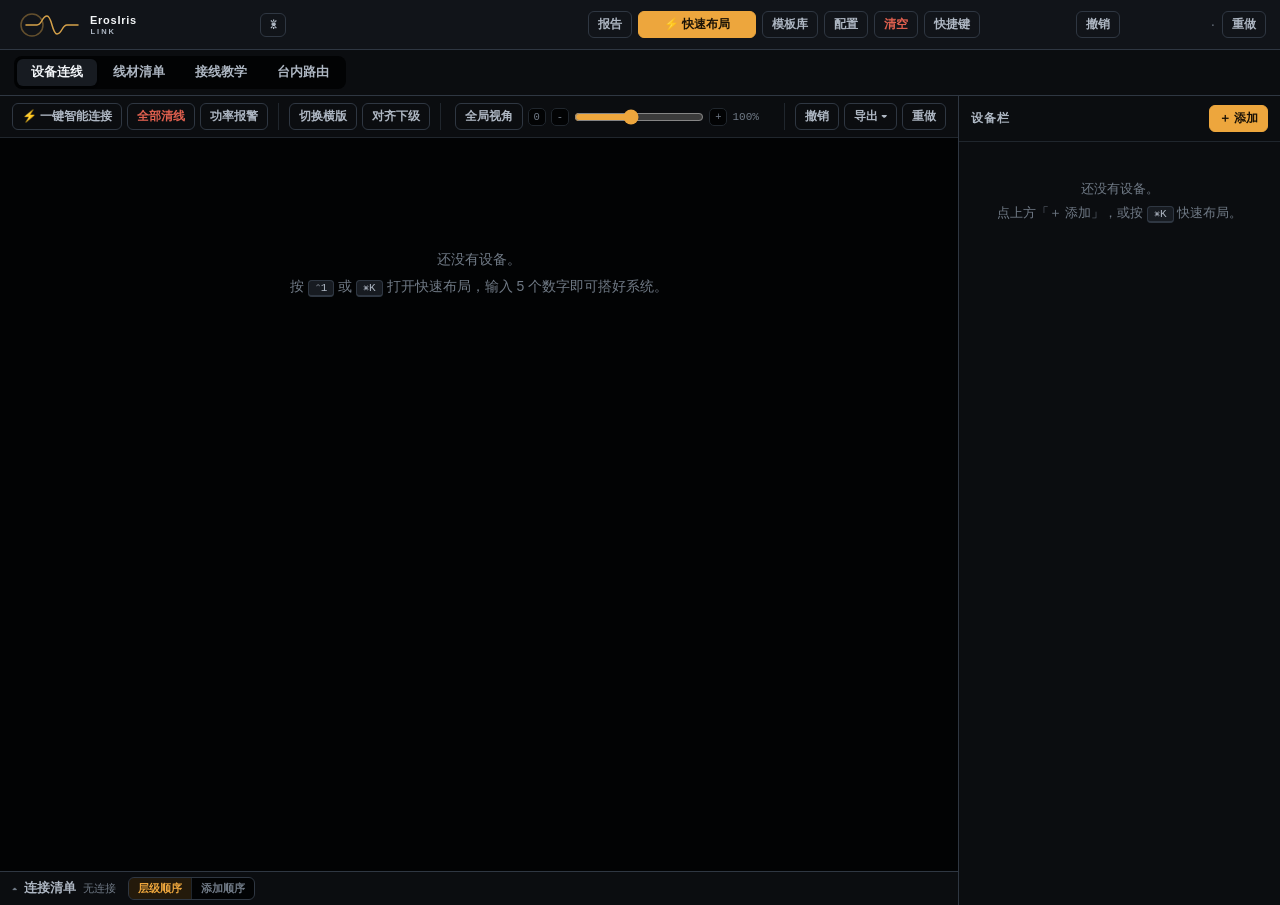
==== commit f4ca1b98: "update7-9" ====
--- a/signalpath/index.html
+++ b/signalpath/index.html
@@ -3,7 +3,7 @@
 <head>
 <meta charset="UTF-8">
 <meta name="viewport" content="width=device-width, initial-scale=1.0, viewport-fit=cover">
-<meta name="theme-color" content="#14171b">
+<meta name="theme-color" content="#050607">
 <title>SignalPath · 音响系统连线图管理</title>
 <link rel="stylesheet" href="css/style.css">
 </head>
@@ -11,23 +11,30 @@
 
 <header class="topbar">
   <div class="brand">
-    <span class="led led-on"></span>
-    <span class="brand-name">SIGNALPATH</span>
+    <img class="brand-logo" src="assets/brand/logo-title.png"
+      onerror="this.onerror=null;this.src='assets/brand/logo-title.svg';"
+      alt="ErosIris Link">
+    <button class="btn ghost sm theme-btn" id="btn-theme" title="切换黑 / 白主题">☀︎</button>
   </div>
   <div class="topbar-actions">
-    <button class="btn primary sm" id="btn-quick" title="快速布局：输入数字直接建系统（⌃1 / ⌘K）">⚡ 快速布局</button>
-    <button class="btn ghost sm" id="btn-templates" title="模板：批量导入 / 自定义新建 / 整库存档">模板</button>
-    <button class="btn ghost sm" id="btn-undo" title="撤销（⌘Z）">撤销</button>
-    <button class="btn ghost sm" id="btn-redo" title="重做（⇧⌘Z）">重做</button>
-    <span class="save-indicator" id="save-indicator">·</span>
-    <button class="btn ghost sm" id="btn-report" title="生成可打印/存 PDF 的多页报告">报告</button>
-    <button class="btn ghost sm" id="btn-config" title="配置：导入 / 导出 / 切换 / 临时移除">配置</button>
-    <button class="btn ghost sm" id="btn-keys" title="快捷键介绍与自定义改键">快捷键</button>
-    <button class="btn ghost sm danger" id="btn-clear" title="清空全部数据（可撤销）">清空</button>
-    <button class="btn ghost sm theme-btn" id="btn-theme" title="切换黑 / 白主题">☀︎</button>
+    <span class="topbar-left"></span>
+    <span class="topbar-center">
+      <button class="btn ghost sm" id="btn-report" title="生成可打印/存 PDF 的多页报告">报告</button>
+      <button class="btn primary sm quick-main" id="btn-quick" title="快速布局：输入数字直接建系统（⌃1 / ⌘K）">⚡ 快速布局</button>
+      <button class="btn ghost sm" id="btn-templates" title="模板库：批量导入 / 自定义新建 / 整库存档">模板库</button>
+      <button class="btn ghost sm" id="btn-config" title="配置：导入 / 导出 / 切换 / 临时移除">配置</button>
+      <button class="btn ghost sm danger" id="btn-clear" title="清空全部数据（可撤销）">清空</button>
+      <button class="btn ghost sm" id="btn-keys" title="快捷键介绍与自定义改键">快捷键</button>
+    </span>
+    <span class="topbar-right">
+      <button class="btn ghost sm" id="btn-undo" title="撤销（⌘Z）">撤销</button>
+      <span class="save-indicator" id="save-indicator">·</span>
+      <button class="btn ghost sm" id="btn-redo" title="重做（⌘X）">重做</button>
+    </span>
     <input type="file" id="import-file" accept=".json,application/json" multiple hidden>
     <input type="file" id="tpl-lib-file" accept=".json,application/json" hidden>
-    <input type="file" id="csv-import-file" accept=".csv,text/csv" hidden>
+    <input type="file" id="csv-import-file" accept=".csv,.xls,.xml,text/csv,application/vnd.ms-excel,text/xml,application/xml" hidden>
+    <input type="file" id="csv-folder-file" webkitdirectory directory multiple hidden>
   </div>
 </header>
 <nav class="tabbar">
@@ -46,26 +53,24 @@
       <div class="diagram-toolbar">
         <span class="tb-group">
           <button class="btn ghost sm" id="btn-smart-all-diagram" title="所有未连接线路一键智能连接：调音台→DSP→功放→音箱">⚡ 一键智能连接</button>
+          <button class="btn ghost sm danger" id="btn-clear-all-wires-diagram" title="清空系统内全部连线（可撤销）">全部清线</button>
           <button class="btn ghost sm" id="btn-power-alarm" title="按模式检查功放功率余量、并联总功率与阻抗">功率报警</button>
-          <button class="btn ghost sm danger" id="btn-clear-all-wires-diagram" title="清空系统内全部连线（可撤销）">全部清线</button>
-          <button class="btn ghost sm danger" id="btn-clear-devices" title="清空全部设备与连线（可撤销）">清空设备</button>
         </span>
         <span class="tb-group">
+          <button class="btn ghost sm" id="btn-diagram-orient" title="横版 / 竖版切换">切换横版</button>
+          <button class="btn ghost sm" id="btn-diagram-reset-bottom" title="清除手动拖动，尽量对准各自下级设备">对齐下级</button>
+        </span>
+        <span class="tb-group grow">
           <select class="config-switch" id="diagram-scope" title="整体视图 / 一调音台一页面"></select>
-          <button class="btn ghost sm" id="btn-diagram-orient" title="横版 / 竖版切换">切换横版</button>
-          <button class="btn ghost sm" id="btn-diagram-reset" title="清除手动拖动，按上级设备居中对齐排版">对齐上级</button>
-          <button class="btn ghost sm" id="btn-diagram-reset-bottom" title="清除手动拖动，尽量对准各自下级设备">对齐下级</button>
-          <button class="btn ghost sm" id="btn-rel-align-up" title="保留当前相对排布，整层平移对齐到上级">相对上级</button>
-          <button class="btn ghost sm" id="btn-rel-align-down" title="保留当前相对排布，整层平移对齐到下级">相对下级</button>
-        </span>
-        <span class="tb-group grow">
           <button class="btn ghost sm" id="btn-zoom-fit" title="全局视角 / 定位当前 双态切换">全局视角</button>
+          <span class="shortcut-hint" title="定位当前 / 全局视角快捷键">0</span>
+          <span class="shortcut-hint" title="缩小快捷键">-</span>
           <input type="range" id="zoom-range" class="zoom-range" min="25" max="200" step="5" value="100" title="缩放比例（以视口中心为锚点），也可 ⌘+滚轮缩放">
+          <span class="shortcut-hint" title="放大快捷键">+</span>
           <span class="zoom-val" id="zoom-val">100%</span>
         </span>
-        <span class="tb-group">
+        <span class="tb-group toolbar-right">
           <button class="btn ghost sm" id="btn-wdiagram-undo" title="撤销框图排版动作">撤销</button>
-          <button class="btn ghost sm" id="btn-wdiagram-redo" title="重做框图排版动作">重做</button>
           <span class="menu-wrap">
             <button class="btn ghost sm" id="btn-diagram-export" title="导出框图">导出 ▾</button>
             <div class="menu-pop" id="export-pop" hidden>
@@ -75,6 +80,7 @@
               <button data-export-pdf>PDF</button>
             </div>
           </span>
+          <button class="btn ghost sm" id="btn-wdiagram-redo" title="重做框图排版动作">重做</button>
         </span>
       </div>
       <div class="diagram-scroll" id="wiring-diagram"></div>
--- a/signalpath/css/style.css
+++ b/signalpath/css/style.css
@@ -6,17 +6,17 @@
    ============================================================ */
 
 :root {
-  --bg:          #101419;
-  --panel:       #1a2026;
-  --panel-2:     #20262d;
-  --raised:      #242b33;
-  --inset:       #0d1116;
-  --line:        #2b333d;
-  --line-strong: #3a4450;
-
-  --text:        #e8ecf1;
-  --text-dim:    #93a0ae;
-  --text-faint:  #5d6875;
+  --bg:          #050607;
+  --panel:       #0b0d10;
+  --panel-2:     #111419;
+  --raised:      #171b21;
+  --inset:       #020304;
+  --line:        #20262d;
+  --line-strong: #2f3742;
+
+  --text:        #f2f5f8;
+  --text-dim:    #aeb7c3;
+  --text-faint:  #707a86;
 
   --amber:       #eda63d;
   --amber-tx:    #1a1206;
@@ -27,8 +27,8 @@
   --red:         #e0604f;
   --yellow:      #e3c163;
 
-  --chip-tx:     #0f1318;
-  --shadow:      0 8px 28px rgba(0,0,0,.5);
+  --chip-tx:     #050607;
+  --shadow:      0 10px 34px rgba(0,0,0,.72);
 
   --sans: -apple-system, "SF Pro Text", Inter, "Segoe UI", Roboto,
           "PingFang SC", "Hiragino Sans GB", "Microsoft YaHei", sans-serif;
@@ -102,6 +102,14 @@
 }
 
 .brand { display: flex; align-items: center; gap: 8px; white-space: nowrap; }
+.brand .theme-btn { margin-left: 18px; }
+.brand-logo {
+  display: block;
+  width: 220px;
+  height: 36px;
+  object-fit: contain;
+  object-position: left center;
+}
 .brand-name {
   font-family: var(--mono);
   font-weight: 700;
@@ -141,7 +149,20 @@
 .tab:hover { color: var(--text); }
 .tab.active { background: var(--raised); color: var(--text); box-shadow: 0 1px 2px rgba(0,0,0,.25); }
 
-.topbar-actions { margin-left: auto; display: flex; align-items: center; gap: 6px; }
+.topbar-actions {
+  flex: 1;
+  min-width: 0;
+  display: grid;
+  grid-template-columns: 1fr auto 1fr;
+  align-items: center;
+  gap: 10px;
+}
+.topbar-left,
+.topbar-center,
+.topbar-right { display: inline-flex; align-items: center; gap: 6px; min-width: 0; }
+.topbar-center { justify-content: center; }
+.topbar-right { justify-content: flex-end; }
+.quick-main { min-width: 118px; padding-left: 14px; padding-right: 14px; }
 
 .save-indicator {
   font: 10.5px var(--mono);
@@ -264,11 +285,21 @@
   border-bottom: 1px solid var(--line);
 }
 .tb-group { display: inline-flex; align-items: center; gap: 5px; }
-.tb-group.grow { flex: 1; justify-content: center; min-width: 200px; }
+.tb-group.grow { flex: 1; justify-content: center; min-width: 320px; }
+.tb-group.toolbar-right { margin-left: auto; }
 .tb-group + .tb-group { padding-left: 10px; border-left: 1px solid var(--line); }
 
 .zoom-range { width: 130px; accent-color: var(--amber); }
 .zoom-val { font: 11px var(--mono); color: var(--text-faint); min-width: 38px; }
+.shortcut-hint {
+  font: 10.5px var(--mono);
+  color: var(--text-faint);
+  border: 1px solid var(--line);
+  background: var(--inset);
+  border-radius: 5px;
+  padding: 2px 5px;
+  white-space: nowrap;
+}
 
 .diagram-scroll {
   flex: 1;
@@ -982,6 +1013,7 @@
   flex-direction: column;
 }
 .modal.modal-wide { width: 860px; }
+.modal.modal-quick { width: min(1080px, calc(100vw - 32px)); }
 .modal-head {
   display: flex;
   align-items: center;
@@ -994,11 +1026,15 @@
 .modal-body { padding: 14px 16px; overflow-y: auto; }
 .modal-foot {
   display: flex;
+  align-items: center;
   justify-content: flex-end;
   gap: 8px;
   padding: 12px 16px;
   border-top: 1px solid var(--line);
-}
+  flex-wrap: wrap;
+}
+.modal-foot .foot-left { display: inline-flex; gap: 8px; }
+.modal-foot .foot-spacer { flex: 1; }
 
 .mode-switch { display: flex; gap: 2px; background: var(--inset); padding: 3px; border-radius: 8px; margin-bottom: 14px; }
 .mode-switch button {
@@ -1200,6 +1236,47 @@
 .cable-grand-total i { font-style: normal; color: var(--red); margin-left: 8px; font-size: 11px; }
 
 /* 模板面板：六类横排 */
+.tplp-topline {
+  display: flex;
+  align-items: center;
+  gap: 6px;
+  margin-bottom: 10px;
+}
+.tplp-spacer { flex: 1; }
+.tplp-nav {
+  display: flex;
+  gap: 4px;
+  background: var(--inset);
+  border: 1px solid var(--line);
+  border-radius: 7px;
+  padding: 3px;
+  margin-bottom: 12px;
+  overflow-x: auto;
+}
+.tplp-nav button {
+  border: none;
+  background: transparent;
+  color: var(--text-dim);
+  font: 700 12px var(--sans);
+  padding: 6px 10px;
+  border-radius: 5px;
+  cursor: pointer;
+  white-space: nowrap;
+}
+.tplp-nav button.on { background: var(--raised); color: var(--text); }
+.tplp-section h4,
+.tpl-form-card h4 {
+  font: 800 13px var(--sans);
+  color: var(--text);
+  margin: 0 0 10px;
+}
+.tplp-actions {
+  display: flex;
+  align-items: center;
+  gap: 6px;
+  flex-wrap: wrap;
+  margin: 10px 0;
+}
 .tplp-cats { display: flex; gap: 8px; flex-wrap: wrap; }
 .tplp-cat {
   flex: 1;
@@ -1218,6 +1295,202 @@
 }
 .tplp-cat:hover { border-color: var(--text-faint); }
 .tplp-cat.on { border-color: var(--amber); background: var(--amber-soft); }
+.tpl-lib-list {
+  display: flex;
+  flex-direction: column;
+  gap: 6px;
+  max-height: 360px;
+  overflow: auto;
+}
+.tpl-lib-row {
+  display: grid;
+  grid-template-columns: minmax(160px, 1.2fr) minmax(200px, 2fr) auto auto;
+  align-items: center;
+  gap: 8px;
+  border: 1px solid var(--line);
+  background: var(--panel-2);
+  border-radius: 7px;
+  padding: 7px 9px;
+}
+.tpl-lib-row label { display: flex; align-items: center; gap: 7px; min-width: 0; }
+.tpl-lib-row b { overflow: hidden; text-overflow: ellipsis; white-space: nowrap; }
+.tpl-lib-meta { color: var(--text-faint); font: 11px var(--mono); overflow: hidden; text-overflow: ellipsis; white-space: nowrap; }
+.tpl-mini { margin-top: 10px; width: 100%; }
+.tpl-capture-wrap {
+  overflow: auto;
+  max-height: 390px;
+  border: 1px solid var(--line);
+  border-radius: 8px;
+}
+.tpl-capture-table { width: 100%; min-width: 780px; }
+.tpl-capture-table input {
+  width: 100%;
+  min-width: 66px;
+  background: var(--inset);
+  color: var(--text);
+  border: 1px solid var(--line-strong);
+  border-radius: 5px;
+  padding: 4px 6px;
+  font: 12px var(--sans);
+}
+.tpl-capture-table input:disabled { opacity: .45; }
+.tpl-capture-table td.cap-pick { width: 30px; text-align: center; }
+.tpl-capture-table td.cap-pick input { width: auto; min-width: 0; }
+.tpl-capture-table td.cap-status { white-space: nowrap; }
+.tpl-capture-table tr.cap-incomplete td { background: rgba(224,96,79,.08); }
+.tpl-form-card {
+  border: 1px solid var(--line);
+  border-radius: 8px;
+  padding: 12px;
+  background: var(--panel-2);
+}
+
+/* 6：反推上下结构 —— 模板调用 / 参数 / 音响卡片 / 实时结果；
+   快速布局弹窗整体加大（美观大气排版） */
+.modal.modal-quick { width: min(1280px, calc(100vw - 32px)); max-height: 94vh; }
+.modal-quick .modal-body { max-height: calc(94vh - 128px); }
+.rv-stack {
+  display: flex;
+  flex-direction: column;
+  gap: 12px;
+}
+.ql-template-call,
+.rv-settings-panel,
+.rv-input-panel,
+.rv-result-panel {
+  background: var(--panel-2);
+  border: 1px solid var(--line);
+  border-radius: 10px;
+  padding: 12px;
+}
+.ql-template-call {
+  display: grid;
+  grid-template-columns: auto minmax(180px, 1fr) auto auto auto;
+  gap: 8px;
+  align-items: center;
+}
+.ql-template-call label {
+  font: 800 12px var(--sans);
+  color: var(--text-dim);
+  white-space: nowrap;
+}
+.ql-template-call select {
+  min-width: 0;
+  width: 100%;
+  background: var(--inset);
+  color: var(--text);
+  border: 1px solid var(--line-strong);
+  border-radius: 6px;
+  font: 12px var(--sans);
+  padding: 5px 7px;
+}
+.rv-settings-panel .insp-grid2 {
+  grid-template-columns: repeat(auto-fit, minmax(150px, 1fr));
+  margin-bottom: 0;
+}
+#rv-calc { max-height: 30vh; overflow: auto; }
+.rv-auto-flag {
+  font: 600 10px var(--sans);
+  font-style: normal;
+  color: var(--amber);
+  margin-left: 6px;
+}
+.btn.on { border-color: var(--amber); color: var(--amber); background: var(--amber-soft); }
+@media (max-width: 900px) {
+  .ql-template-call { grid-template-columns: 1fr 1fr; }
+  .ql-template-call label { grid-column: 1 / -1; }
+}
+
+/* 3：数字输入全部打字，取消加减按钮（全局兜底隐藏 spinner） */
+input[type="number"]::-webkit-inner-spin-button,
+input[type="number"]::-webkit-outer-spin-button { -webkit-appearance: none; margin: 0; }
+input[type="number"] { -moz-appearance: textfield; }
+
+/* 反推多组卡片：数量→功率→阻抗 竖排 */
+.rv-cards { display: flex; gap: 10px; flex-wrap: wrap; align-items: stretch; }
+.rv-card {
+  flex: 1;
+  min-width: 170px;
+  max-width: 240px;
+  background: var(--panel-2);
+  border: 1px solid var(--line);
+  border-radius: 9px;
+  padding: 9px 10px;
+  display: flex;
+  flex-direction: column;
+  gap: 6px;
+}
+.rv-card.rv-active { border-color: var(--green); }
+.rv-card-head {
+  display: flex;
+  align-items: center;
+  justify-content: space-between;
+  font: 700 12px var(--sans);
+  color: var(--text-dim);
+}
+.rv-card.rv-active .rv-card-head { color: var(--green); }
+.rv-card-head .rv-tag-note {
+  font: 500 10px var(--sans);
+  font-style: normal;
+  color: var(--text-faint);
+  margin-left: 5px;
+}
+.rv-card input, .rv-card select {
+  width: 100%;
+  background: var(--inset);
+  border: 1px solid var(--line-strong);
+  color: var(--text);
+  font: 12px var(--sans);
+  padding: 5px 7px;
+  border-radius: 6px;
+}
+.rv-card input[readonly] { color: var(--text-dim); border-style: dashed; }
+.rv-card .rv-count {
+  font: 700 18px var(--mono);
+  text-align: center;
+  padding: 6px;
+}
+.rv-card .rv-count:focus { outline: none; border-color: var(--amber); box-shadow: 0 0 0 3px var(--amber-soft); }
+.rv-add-row { display: flex; gap: 8px; flex-wrap: wrap; align-items: center; margin: 9px 0 4px; }
+
+/* 反推顶部数量条（数字+空格填格，与数量布局同风格） */
+.rv-count-bar { display: flex; gap: 10px; flex-wrap: wrap; margin: 8px 0 2px; }
+.rv-count-col {
+  flex: 1;
+  min-width: 96px;
+  background: var(--panel-2);
+  border: 1px solid var(--line);
+  border-radius: 9px;
+  padding: 8px 10px;
+  display: flex;
+  flex-direction: column;
+  gap: 6px;
+}
+.rv-count-col.rv-active { border-color: var(--green); }
+.rv-count-col label { font: 700 12px var(--sans); color: var(--text-dim); text-align: center; }
+.rv-count-col.rv-active label { color: var(--green); }
+.rv-count {
+  background: var(--inset);
+  border: 1px solid var(--line-strong);
+  color: var(--text);
+  font: 700 17px var(--mono);
+  text-align: center;
+  padding: 5px;
+  border-radius: 7px;
+  width: 100%;
+}
+.rv-count:focus { outline: none; border-color: var(--amber); box-shadow: 0 0 0 3px var(--amber-soft); }
+.rv-row-tag {
+  font: 700 11px var(--sans);
+  color: var(--text-dim);
+  background: var(--inset);
+  border: 1px solid var(--line-strong);
+  border-radius: 12px;
+  padding: 2px 9px;
+  white-space: nowrap;
+}
+.rv-row-tag.rv-active { color: var(--green); border-color: var(--green); }
+.insp-stat.rv-active { color: var(--green); border-color: var(--green); }
 
 /* 反推音响行 */
 .rv-row {
@@ -1325,7 +1598,9 @@
 
 @media (max-width: 960px) {
   .topbar { flex-wrap: wrap; height: auto; padding: 8px 10px; gap: 8px; }
-  .topbar-actions { flex-wrap: wrap; }
+  .topbar-actions { grid-template-columns: 1fr; width: 100%; gap: 6px; }
+  .topbar-left { display: none; }
+  .topbar-center, .topbar-right { justify-content: flex-start; flex-wrap: wrap; }
   #view-wiring { flex-direction: column; height: auto; overflow: visible; }
   .canvas-col { min-height: 60vh; }
   .inspector { width: 100%; border-left: none; border-top: 1px solid var(--line-strong); max-height: 50vh; }
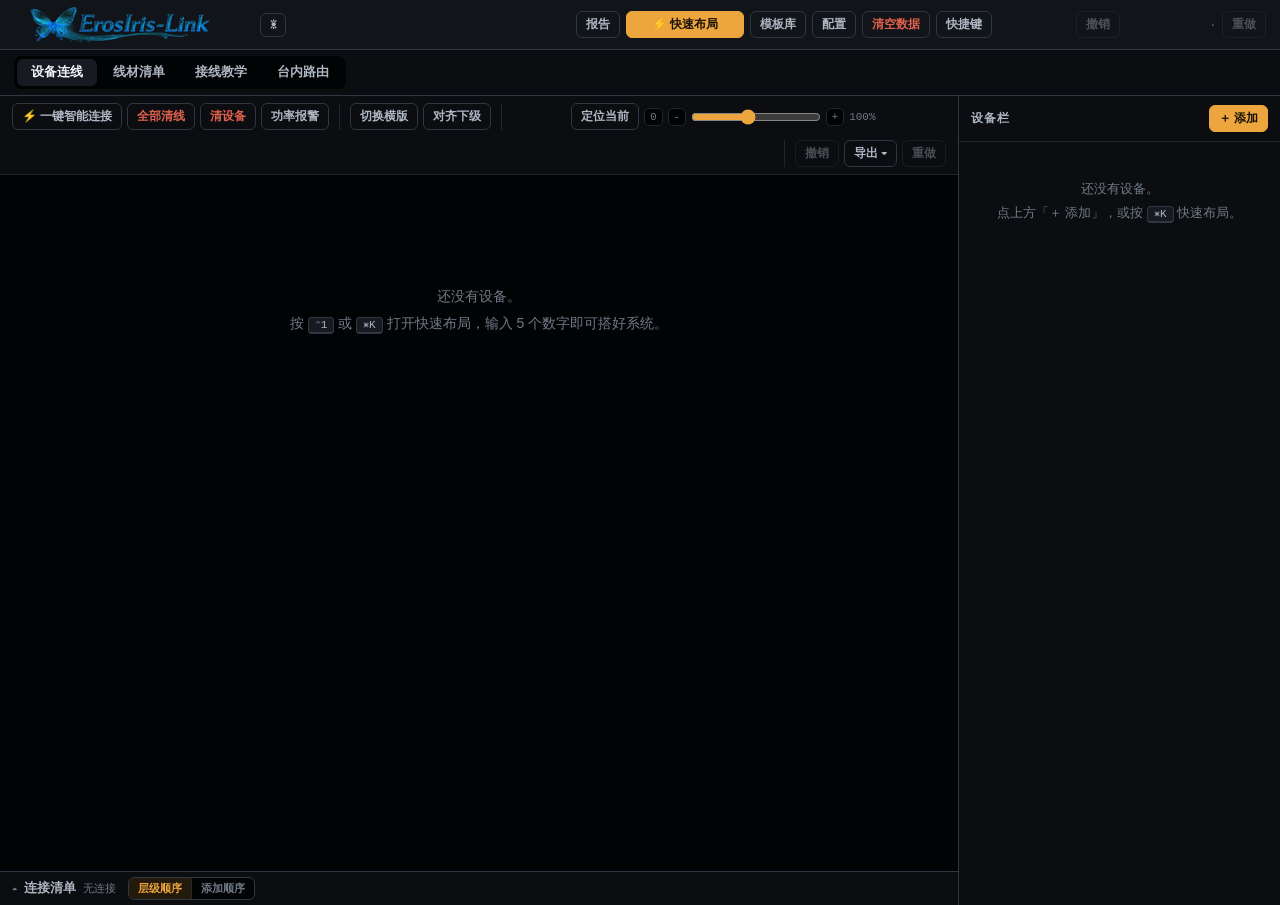
==== commit 89d74755: "update7-9 9:53 calculate" ====
--- a/signalpath/index.html
+++ b/signalpath/index.html
@@ -23,7 +23,7 @@
       <button class="btn primary sm quick-main" id="btn-quick" title="快速布局：输入数字直接建系统（⌃1 / ⌘K）">⚡ 快速布局</button>
       <button class="btn ghost sm" id="btn-templates" title="模板库：批量导入 / 自定义新建 / 整库存档">模板库</button>
       <button class="btn ghost sm" id="btn-config" title="配置：导入 / 导出 / 切换 / 临时移除">配置</button>
-      <button class="btn ghost sm danger" id="btn-clear" title="清空全部数据（可撤销）">清空</button>
+      <button class="btn ghost sm danger" id="btn-clear" title="清空全部数据（可撤销）">清空数据</button>
       <button class="btn ghost sm" id="btn-keys" title="快捷键介绍与自定义改键">快捷键</button>
     </span>
     <span class="topbar-right">
@@ -54,6 +54,7 @@
         <span class="tb-group">
           <button class="btn ghost sm" id="btn-smart-all-diagram" title="所有未连接线路一键智能连接：调音台→DSP→功放→音箱">⚡ 一键智能连接</button>
           <button class="btn ghost sm danger" id="btn-clear-all-wires-diagram" title="清空系统内全部连线（可撤销）">全部清线</button>
+          <button class="btn ghost sm danger" id="btn-clear-devices-diagram" title="清空当前设备连线图内全部设备及关联连线（可撤销）">清设备</button>
           <button class="btn ghost sm" id="btn-power-alarm" title="按模式检查功放功率余量、并联总功率与阻抗">功率报警</button>
         </span>
         <span class="tb-group">
--- a/signalpath/css/style.css
+++ b/signalpath/css/style.css
@@ -1401,6 +1401,19 @@
   .ql-template-call label { grid-column: 1 / -1; }
 }
 
+/* 功放阻抗-功率标注（推 4Ω 负载时特别显示） */
+.cfg-hint { font-style: normal; font-size: 10px; color: var(--text-faint); font-weight: 500; }
+.amp-load-badge {
+  margin: -4px 0 10px;
+  padding: 7px 10px;
+  border-radius: 8px;
+  background: var(--amber-soft);
+  border: 1px solid var(--amber);
+}
+.amp-load-line { font-size: 12px; color: var(--text); line-height: 1.7; }
+.amp-load-line b { color: var(--amber); }
+.insp-stat.rv-boost { border-color: var(--amber); color: var(--amber); }
+
 /* 3：数字输入全部打字，取消加减按钮（全局兜底隐藏 spinner） */
 input[type="number"]::-webkit-inner-spin-button,
 input[type="number"]::-webkit-outer-spin-button { -webkit-appearance: none; margin: 0; }
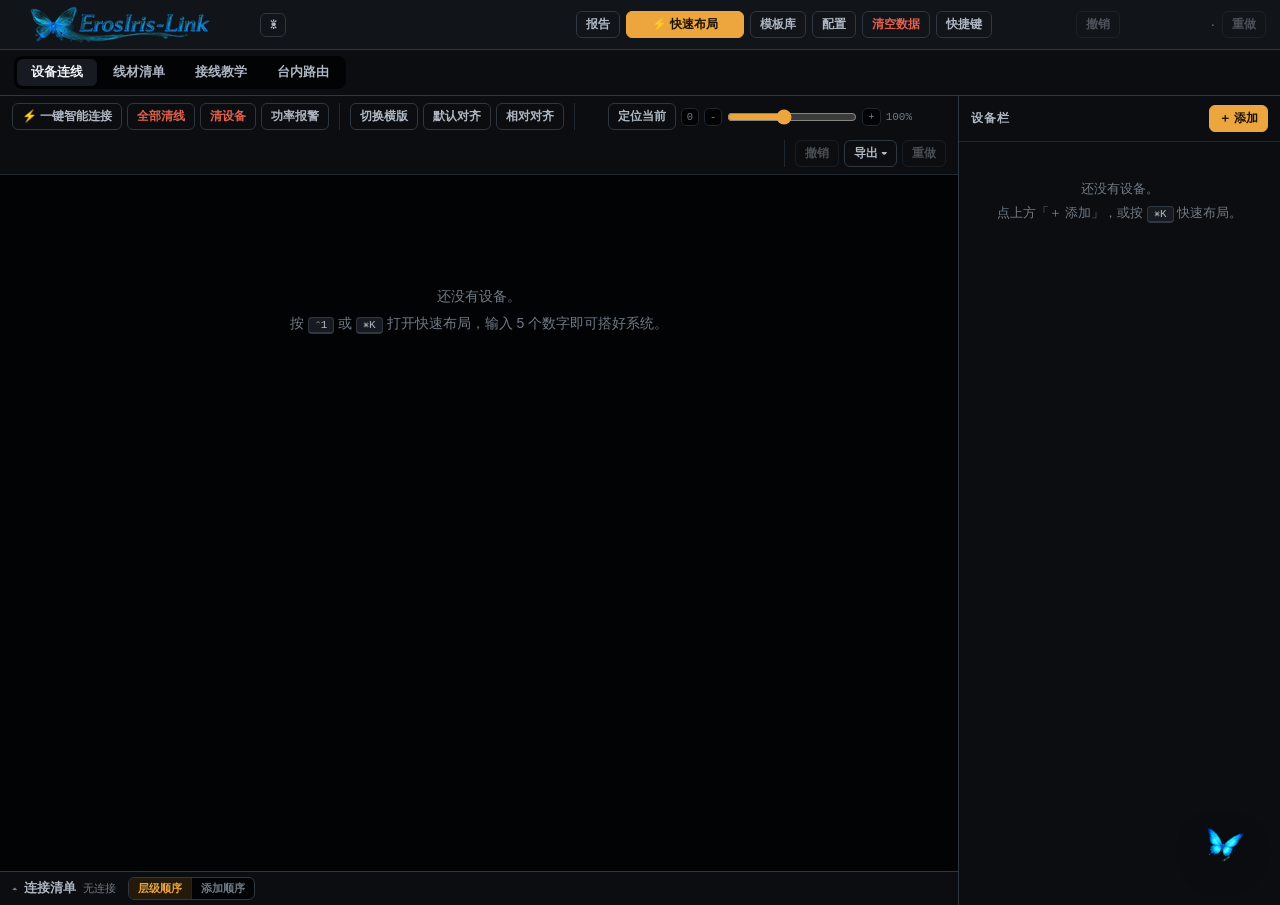
==== commit d7f20f09: "蝴蝶🦋" ====
--- a/signalpath/index.html
+++ b/signalpath/index.html
@@ -43,6 +43,7 @@
     <button class="tab" data-view="cables">线材清单</button>
     <button class="tab" data-view="teach">接线教学</button>
     <button class="tab" data-view="mixer">台内路由</button>
+    <button class="tab" data-view="netroute" id="tab-netroute" hidden>交换机路由</button>
   </div>
 </nav>
 
@@ -59,7 +60,8 @@
         </span>
         <span class="tb-group">
           <button class="btn ghost sm" id="btn-diagram-orient" title="横版 / 竖版切换">切换横版</button>
-          <button class="btn ghost sm" id="btn-diagram-reset-bottom" title="清除手动拖动，尽量对准各自下级设备">对齐下级</button>
+          <button class="btn ghost sm" id="btn-diagram-align-default" title="按功放分组重排：每台功放居中在它所接的音箱上方，同组音箱连续排列、消除交叉">默认对齐</button>
+          <button class="btn ghost sm" id="btn-diagram-align-relative" title="保持当前相对顺序，逐层等间距对准下级（手动调整后用它）">相对对齐</button>
         </span>
         <span class="tb-group grow">
           <select class="config-switch" id="diagram-scope" title="整体视图 / 一调音台一页面"></select>
@@ -156,6 +158,7 @@
             <button class="btn ghost sm" id="btn-inpatch-redo" title="重做输入路由矩阵动作">重做</button>
             <button class="btn ghost sm" id="btn-inpatch-reset" title="恢复物理输入到 CH 的 1:1 分配">1:1</button>
             <button class="btn ghost sm" id="btn-inpatch-double" title="Double Patch：IN1 → CH1/CH2，IN2 → CH3/CH4，依次类推">Double Patch</button>
+            <button class="btn ghost sm" id="btn-mixer-dante" title="批量标记哪些物理输入/输出走 Dante（网口线）">Dante 分配</button>
             <button class="btn ghost sm" id="btn-inpatch-png" title="导出输入路由矩阵 PNG">导出 PNG</button>
           </span>
         </header>
@@ -250,6 +253,19 @@
       </section>
     </div>
   </section>
+
+  <!-- ============ 交换机路由（有交换机时显示）============ -->
+  <section class="view" id="view-netroute">
+    <div class="workarea single">
+      <section class="panel grow">
+        <header class="panel-head">
+          <h2>交换机互联 · Dante 网口状态</h2>
+          <span class="head-note" id="netroute-note"></span>
+        </header>
+        <div class="panel-body" id="netroute-body"></div>
+      </section>
+    </div>
+  </section>
 </main>
 
 <div class="ctx-menu" id="ctx-menu" hidden></div>
@@ -262,6 +278,7 @@
 <script src="js/diagram.js"></script>
 <script src="js/inspector.js"></script>
 <script src="js/quick.js"></script>
+<script src="js/guide.js"></script>
 <script src="js/keys.js"></script>
 <script src="js/cables.js"></script>
 <script src="js/mixer.js"></script>
--- a/signalpath/css/style.css
+++ b/signalpath/css/style.css
@@ -704,6 +704,26 @@
 table.route-grid th.grp-out { color: var(--green); }
 table.route-grid td { padding: 2px; }
 table.route-grid td.grp-start, table.route-grid th.grp-start { border-left: 1px solid var(--line-strong); }
+table.route-grid th.dante-route-head {
+  color: #3fbfb0;
+  background: rgba(63, 191, 176, .10);
+  border-radius: 4px;
+}
+.dante-legend {
+  display: inline-flex;
+  align-items: center;
+  gap: 4px;
+  margin-left: 6px;
+  color: #3fbfb0;
+  font: 800 9px var(--sans);
+}
+.dante-legend i {
+  width: 9px;
+  height: 9px;
+  border-radius: 3px;
+  background: #3fbfb0;
+  box-shadow: 0 0 0 2px rgba(63, 191, 176, .18);
+}
 .rcell {
   width: 26px;
   height: 22px;
@@ -719,6 +739,22 @@
 .rcell.on.c-mtx { background: var(--violet); border-color: var(--violet); }
 .rcell.on.c-in { background: var(--blue); border-color: var(--blue); }
 .rcell.on.c-out { background: var(--green); border-color: var(--green); }
+.rcell.dante-route {
+  border-color: #3fbfb0;
+  background: rgba(63, 191, 176, .12);
+  box-shadow: inset 0 0 0 1px rgba(63, 191, 176, .18);
+}
+.rcell.dante-route:hover { background: rgba(63, 191, 176, .20); }
+.rcell.dante-route.on {
+  background: #3fbfb0;
+  border-color: #3fbfb0;
+  box-shadow: 0 0 0 2px rgba(63, 191, 176, .16);
+}
+.net-status-linked {
+  display: inline-block;
+  color: #3fbfb0;
+  font-weight: 800;
+}
 .link-btn {
   font: 700 9px var(--mono);
   color: var(--text-faint);
@@ -904,6 +940,12 @@
 }
 .mini-act:hover { color: var(--text); border-color: var(--text-faint); }
 .mini-act.danger { color: var(--red); }
+/* 网口线按钮：两列网格，长名截断，避免堆成一长列 */
+.ctx-net-actions { display: grid; grid-template-columns: 1fr 1fr; gap: 5px; max-height: 132px; overflow-y: auto; }
+.ctx-net-actions .mini-act {
+  overflow: hidden; text-overflow: ellipsis; white-space: nowrap; text-align: left;
+}
+.ctx-net-actions .ctx-net-all { grid-column: 1 / -1; text-align: center; }
 
 /* ---------------- 功率报警 ---------------- */
 
@@ -1423,8 +1465,8 @@
 .rv-cards { display: flex; gap: 10px; flex-wrap: wrap; align-items: stretch; }
 .rv-card {
   flex: 1;
-  min-width: 170px;
-  max-width: 240px;
+  min-width: 220px;
+  max-width: 310px;
   background: var(--panel-2);
   border: 1px solid var(--line);
   border-radius: 9px;
@@ -1434,13 +1476,19 @@
   gap: 6px;
 }
 .rv-card.rv-active { border-color: var(--green); }
+.rv-card.rv-ai-hit {
+  border-color: var(--green);
+  box-shadow: 0 0 0 3px rgba(79,191,139,.16);
+}
 .rv-card-head {
   display: flex;
   align-items: center;
   justify-content: space-between;
+  gap: 6px;
   font: 700 12px var(--sans);
   color: var(--text-dim);
 }
+.rv-card-head > span { flex: 1; min-width: 0; }
 .rv-card.rv-active .rv-card-head { color: var(--green); }
 .rv-card-head .rv-tag-note {
   font: 500 10px var(--sans);
@@ -1464,6 +1512,324 @@
   padding: 6px;
 }
 .rv-card .rv-count:focus { outline: none; border-color: var(--amber); box-shadow: 0 0 0 3px var(--amber-soft); }
+.rv-status {
+  flex: none;
+  font: 700 10px var(--sans);
+  font-style: normal;
+  padding: 2px 6px;
+  border-radius: 999px;
+  border: 1px solid var(--line-strong);
+  color: var(--text-faint);
+}
+.rv-status.warn { color: var(--amber); border-color: var(--amber); background: var(--amber-soft); }
+.rv-status.ok { color: var(--green); border-color: var(--green); background: rgba(79,191,139,.12); }
+#ql-pane-rv { position: relative; }
+.rv-ai-float,
+.global-ai-float {
+  z-index: 20;
+  display: grid;
+  grid-template-columns: auto;
+  justify-items: end;
+  gap: 8px;
+  max-width: min(360px, calc(100% - 18px));
+}
+.rv-ai-float { position: absolute; }
+.global-ai-float {
+  position: fixed;
+  z-index: 220;
+  --ai-wave-level: 0;
+  width: 56px;
+  max-width: none;
+  display: block;
+}
+.rv-ai-orb {
+  position: relative;
+  width: 56px;
+  height: 56px;
+  border-radius: 50%;
+  border: 1px solid var(--amber);
+  background: var(--amber);
+  color: var(--amber-tx);
+  box-shadow: 0 8px 22px rgba(0,0,0,.32), 0 0 0 5px var(--amber-soft);
+  cursor: grab;
+  display: grid;
+  place-items: center;
+  overflow: hidden;
+}
+.rv-ai-orb:active { cursor: grabbing; }
+.global-ai-float.has-custom-ai-icon .rv-ai-orb {
+  width: 74px;
+  height: 74px;
+  border: 0;
+  border-radius: 0;
+  background: transparent;
+  box-shadow: none;
+  overflow: visible;
+}
+.global-ai-float.has-custom-ai-icon { width: 74px; }
+.rv-ai-img {
+  width: 100%;
+  height: 100%;
+  object-fit: contain;
+  display: block;
+  pointer-events: none;
+}
+.global-ai-float.has-custom-ai-icon .rv-ai-img {
+  filter: drop-shadow(0 10px 16px rgba(0,0,0,.34));
+}
+.rv-ai-symbol { font: 900 15px var(--mono); letter-spacing: 0; }
+.global-ai-float.has-custom-ai-icon .rv-ai-symbol { display: none; }
+.rv-ai-pulse {
+  position: absolute;
+  inset: 5px;
+  border-radius: 50%;
+  border: 1px solid rgba(255,255,255,.45);
+  opacity: 0;
+  pointer-events: none;
+}
+.rv-ai-float.is-active .rv-ai-pulse,
+.global-ai-float.is-active .rv-ai-pulse {
+  animation: rv-ai-pulse 1.5s ease-out infinite;
+}
+.global-ai-float.has-custom-ai-icon .rv-ai-pulse { display: none; }
+.global-ai-float.is-listening .rv-ai-orb {
+  box-shadow: 0 0 0 6px rgba(79,191,139,.18), 0 12px 28px rgba(0,0,0,.36);
+}
+.global-ai-float.is-listening.has-custom-ai-icon .rv-ai-orb { box-shadow: none; }
+.global-ai-float.is-listening.has-custom-ai-icon .rv-ai-img {
+  filter: drop-shadow(0 0 10px rgba(79,191,139,.58)) drop-shadow(0 10px 16px rgba(0,0,0,.34));
+}
+@keyframes rv-ai-pulse {
+  0% { transform: scale(.85); opacity: .9; }
+  100% { transform: scale(1.55); opacity: 0; }
+}
+.rv-ai-pop {
+  width: 330px;
+  max-width: calc(100vw - 44px);
+  border: 1px solid var(--line-strong);
+  border-radius: 8px;
+  background: var(--panel);
+  box-shadow: var(--shadow);
+  padding: 10px;
+  display: none;
+}
+.global-ai-float .rv-ai-pop {
+  position: absolute;
+  right: 0;
+  bottom: calc(100% + 8px);
+}
+.rv-ai-float.is-open .rv-ai-pop,
+.global-ai-float.is-open .rv-ai-pop { display: block; }
+.rv-ai-title {
+  display: flex;
+  align-items: center;
+  justify-content: space-between;
+  gap: 8px;
+  margin-bottom: 7px;
+}
+.rv-ai-title b { font: 800 12px var(--sans); color: var(--text); }
+.rv-ai-title span {
+  font: 700 10px var(--sans);
+  color: var(--green);
+  border: 1px solid var(--green);
+  border-radius: 999px;
+  padding: 1px 6px;
+  background: rgba(79,191,139,.12);
+}
+.rv-ai-collapse {
+  flex: none;
+  width: 24px;
+  height: 24px;
+  position: relative;
+  border-radius: 999px;
+  border: 1px solid var(--line-strong);
+  background: var(--inset);
+  color: var(--text-faint);
+  cursor: pointer;
+  display: grid;
+  place-items: center;
+}
+.rv-ai-collapse::before,
+.rv-ai-collapse::after {
+  content: "";
+  position: absolute;
+  width: 10px;
+  height: 2px;
+  border-radius: 999px;
+  background: currentColor;
+  left: 50%;
+  top: 50%;
+  transform-origin: center;
+}
+.rv-ai-collapse::before { transform: translate(-50%, -50%) rotate(45deg); }
+.rv-ai-collapse::after { transform: translate(-50%, -50%) rotate(-45deg); }
+.rv-ai-collapse:hover { color: var(--text); border-color: var(--green); }
+.rv-ai-wave {
+  height: 38px;
+  display: flex;
+  align-items: center;
+  justify-content: center;
+  gap: 4px;
+  margin: 2px 0 8px;
+  border: 1px solid var(--line);
+  border-radius: 8px;
+  background: var(--inset);
+  overflow: hidden;
+}
+.rv-ai-wave i {
+  width: 4px;
+  height: 8px;
+  border-radius: 999px;
+  background: var(--green);
+  opacity: .36;
+  transform-origin: center;
+}
+.global-ai-float.is-listening .rv-ai-wave i {
+  opacity: .9;
+  animation: rv-ai-wave 880ms ease-in-out infinite;
+}
+.global-ai-float.is-listening .rv-ai-wave i:nth-child(2) { animation-delay: -120ms; }
+.global-ai-float.is-listening .rv-ai-wave i:nth-child(3) { animation-delay: -240ms; }
+.global-ai-float.is-listening .rv-ai-wave i:nth-child(4) { animation-delay: -360ms; }
+.global-ai-float.is-listening .rv-ai-wave i:nth-child(5) { animation-delay: -260ms; }
+.global-ai-float.is-listening .rv-ai-wave i:nth-child(6) { animation-delay: -140ms; }
+.global-ai-float.is-listening .rv-ai-wave i:nth-child(7) { animation-delay: -40ms; }
+@keyframes rv-ai-wave {
+  0%, 100% { transform: scaleY(.42); opacity: .48; }
+  50% { transform: scaleY(1.45); opacity: 1; }
+}
+.rv-ai-live {
+  display: flex;
+  align-items: center;
+  gap: 7px;
+  min-height: 24px;
+  margin-bottom: 8px;
+  border: 1px solid rgba(79,191,139,.35);
+  border-radius: 7px;
+  background: rgba(79,191,139,.1);
+  padding: 5px 7px;
+}
+.rv-ai-live[hidden] { display: none; }
+.rv-ai-live span {
+  flex: none;
+  font: 800 10px var(--sans);
+  color: var(--green);
+}
+.rv-ai-live b {
+  min-width: 0;
+  font: 700 12px var(--sans);
+  color: var(--text);
+  overflow: hidden;
+  text-overflow: ellipsis;
+  white-space: nowrap;
+}
+.rv-ai-live.is-interim b { color: var(--text-faint); }
+.rv-ai-row { display: flex; gap: 8px; align-items: center; }
+.rv-ai-row input {
+  flex: 1;
+  min-width: 0;
+  background: var(--inset);
+  border: 1px solid var(--line-strong);
+  color: var(--text);
+  border-radius: 6px;
+  padding: 7px 9px;
+  font: 12px var(--sans);
+}
+.rv-ai-hint { margin-top: 6px; font: 11px var(--sans); color: var(--text-faint); }
+.rv-ai-hint.bad { color: var(--red); }
+.rv-tpl-list {
+  display: grid;
+  gap: 5px;
+  border: 1px solid var(--line);
+  border-radius: 7px;
+  padding: 6px;
+  background: var(--inset);
+}
+.rv-tpl-list.empty { font: 11px var(--sans); color: var(--text-faint); }
+.rv-tpl-title {
+  font: 700 10.5px var(--sans);
+  color: var(--text-faint);
+}
+.rv-tpl-chip {
+  width: 100%;
+  text-align: left;
+  border: 1px solid var(--line-strong);
+  border-radius: 6px;
+  background: var(--panel-2);
+  color: var(--text);
+  padding: 6px 7px;
+  cursor: pointer;
+  display: grid;
+  gap: 2px;
+}
+.rv-tpl-chip:hover { border-color: var(--amber); }
+.rv-tpl-chip.on { border-color: var(--green); background: rgba(79,191,139,.1); }
+.rv-tpl-chip.disabled { opacity: .48; cursor: default; }
+.rv-tpl-chip b {
+  font: 800 11.5px var(--sans);
+  white-space: nowrap;
+  overflow: hidden;
+  text-overflow: ellipsis;
+}
+.rv-tpl-chip span { font: 10.5px var(--sans); color: var(--text-dim); }
+.rv-stock {
+  font: 10px var(--sans);
+  font-style: normal;
+  color: var(--green);
+}
+.rv-stock.bad { color: var(--red); }
+.rv-conn {
+  border: 1px solid var(--line);
+  border-radius: 7px;
+  padding: 6px;
+  background: var(--inset);
+}
+.rv-conn-head {
+  display: flex;
+  align-items: center;
+  justify-content: space-between;
+  gap: 8px;
+  font: 700 10.5px var(--sans);
+  color: var(--text-faint);
+}
+.rv-conn-seg button { padding: 3px 7px; }
+.rv-conn-note {
+  margin-top: 5px;
+  font: 11px var(--sans);
+  color: var(--amber);
+}
+.rv-par-preview {
+  margin-top: 7px;
+  display: grid;
+  gap: 6px;
+}
+.rv-par-picks, .rv-par-actions { display: flex; gap: 6px; flex-wrap: wrap; }
+.rv-par-compare {
+  border: 1px solid var(--line);
+  border-radius: 6px;
+  padding: 6px;
+  background: var(--panel-2);
+  font: 10.5px var(--sans);
+  color: var(--text-dim);
+}
+.rv-par-compare.after { border-color: var(--amber); }
+.rv-par-compare b {
+  display: block;
+  color: var(--text);
+  margin-bottom: 2px;
+}
+.rv-par-compare .bad,
+.rv-mini-calc .bad { color: var(--red); }
+.rv-par-compare .muted,
+.rv-mini-calc .muted { color: var(--text-faint); }
+.rv-mini-calc {
+  border: 1px dashed var(--line-strong);
+  border-radius: 7px;
+  padding: 6px 7px;
+  font: 10.5px var(--sans);
+  color: var(--text-dim);
+  background: rgba(255,255,255,.02);
+}
 .rv-add-row { display: flex; gap: 8px; flex-wrap: wrap; align-items: center; margin: 9px 0 4px; }
 
 /* 反推顶部数量条（数字+空格填格，与数量布局同风格） */
@@ -1622,3 +1988,105 @@
   .ql-grid { grid-template-columns: repeat(2, 1fr); }
   .report-preview-body { flex-direction: column; }
 }
+
+/* ---------- Dante 分配（v3.0）---------- */
+.dante-badge {
+  display: inline-block; min-width: 13px; text-align: center;
+  background: #3fbfb0; color: #06211e; border-radius: 4px;
+  font: 800 9px/14px sans-serif; padding: 0 2px; vertical-align: 1px;
+}
+.dante-grid { display: flex; flex-wrap: wrap; gap: 6px; margin: 6px 0 12px; }
+.dante-net-state {
+  display: flex;
+  align-items: center;
+  flex-wrap: wrap;
+  gap: 7px;
+  margin: 0 0 14px;
+  padding: 8px 10px;
+  border: 1px solid rgba(63, 191, 176, .28);
+  border-radius: 6px;
+  background: rgba(63, 191, 176, .08);
+}
+.dante-net-pill {
+  display: inline-block;
+  padding: 3px 7px;
+  border-radius: 5px;
+  background: rgba(63, 191, 176, .18);
+  color: #3fbfb0;
+  font: 800 11px var(--sans);
+}
+.rcell-pill {
+  background: var(--panel, #14171c); color: var(--fg, #dfe5ec);
+  border: 1px solid var(--line, #2a2f37); border-radius: 14px;
+  font: 600 11px/1 sans-serif; padding: 6px 10px; cursor: pointer;
+}
+.rcell-pill:hover { border-color: #3fbfb0; }
+.rcell-pill.on { background: #3fbfb0; border-color: #3fbfb0; color: #06211e; }
+.rcell-pill.on b { font-weight: 900; }
+.row-dim { opacity: .45; }
+
+/* ---------- Dante 分配弹窗（v3.1 批量选择）---------- */
+.dante-sec { margin-bottom: 14px; }
+.dante-sec-head { display: flex; align-items: center; justify-content: space-between; gap: 10px; margin-bottom: 6px; }
+.dante-row-acts { display: flex; gap: 6px; }
+.btn.xs { font: 600 11px/1 sans-serif; padding: 3px 8px; border-radius: 8px; }
+.dante-grid { touch-action: none; user-select: none; }
+.dante-grid .rcell-pill { min-width: 58px; justify-content: center; }
+
+
+/* ---------- 小蝶引导（v3.5）---------- */
+.gd-pop { width: 320px; }
+.gd-msg {
+  font: 500 12.5px var(--sans);
+  color: var(--text);
+  line-height: 1.65;
+  margin: 8px 0;
+  word-break: break-all;
+}
+.gd-opts { display: flex; flex-wrap: wrap; gap: 6px; margin-top: 8px; }
+.gd-chip {
+  border: 1px solid var(--line-strong);
+  background: var(--panel-2);
+  color: var(--text-dim);
+  font: 600 12px var(--sans);
+  padding: 7px 12px;
+  border-radius: 16px;
+  cursor: pointer;
+  transition: border-color .15s, color .15s, transform .1s;
+}
+.gd-chip:hover { color: var(--text); border-color: var(--amber); transform: translateY(-1px); }
+.gd-chip.primary { background: var(--amber); border-color: var(--amber); color: #1a1206; }
+.gd-chip.primary:hover { filter: brightness(1.08); }
+.gd-extra { margin: 6px 0 2px; }
+.gd-row { display: flex; align-items: center; gap: 7px; margin: 6px 0; }
+.gd-lab { font: 600 12px var(--sans); color: var(--text-dim); white-space: nowrap; }
+.gd-num {
+  width: 58px; text-align: center;
+  background: var(--panel-2); color: var(--text);
+  border: 1px solid var(--line-strong); border-radius: 7px;
+  font: 700 14px var(--sans); padding: 5px 4px;
+}
+.gd-sel {
+  flex: 1; min-width: 0;
+  background: var(--panel-2); color: var(--text);
+  border: 1px solid var(--line-strong); border-radius: 7px;
+  font: 500 11.5px var(--sans); padding: 5px 6px;
+}
+.gd-home {
+  border: none; background: none; color: var(--text-faint);
+  font: 700 13px var(--sans); cursor: pointer; margin-left: auto; margin-right: 4px;
+}
+.gd-home:hover { color: var(--amber); }
+
+/* 高亮带路：目标按钮脉冲光圈 */
+@keyframes guide-spot-pulse {
+  0%, 100% { box-shadow: 0 0 0 3px rgba(237, 166, 61, .85), 0 0 18px 4px rgba(237, 166, 61, .45); }
+  50% { box-shadow: 0 0 0 6px rgba(237, 166, 61, .35), 0 0 26px 8px rgba(237, 166, 61, .25); }
+}
+.guide-spot {
+  animation: guide-spot-pulse 1s ease-in-out infinite;
+  border-radius: 8px;
+  position: relative;
+  z-index: 130;
+}
+.global-ai-float .rv-ai-orb { touch-action: none; }
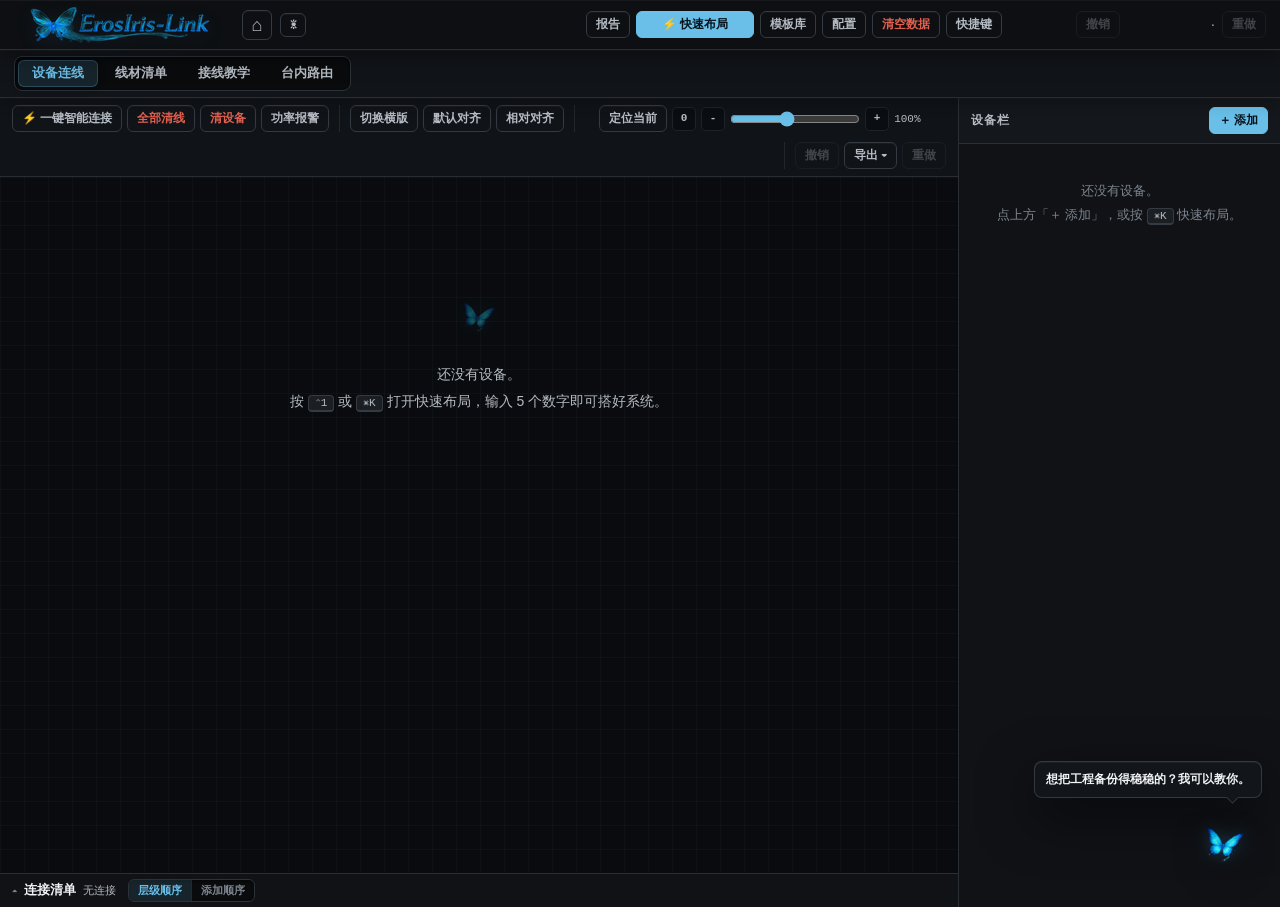
==== commit 6f391a66: "new era！" ====
--- a/signalpath/index.html
+++ b/signalpath/index.html
@@ -3,9 +3,23 @@
 <head>
 <meta charset="UTF-8">
 <meta name="viewport" content="width=device-width, initial-scale=1.0, viewport-fit=cover">
-<meta name="theme-color" content="#050607">
+<meta name="theme-color" id="theme-color" content="#0a1017">
 <title>SignalPath · 音响系统连线图管理</title>
+<script>
+(function () {
+  try {
+    var params = new URLSearchParams(window.location.search);
+    var requested = params.get('from') === 'welcome' ? params.get('theme') : '';
+    var theme = requested || localStorage.getItem('signalpath-theme');
+    if (theme !== 'light' && theme !== 'dark') theme = 'dark';
+    if (requested === 'light' || requested === 'dark') localStorage.setItem('signalpath-theme', theme);
+    document.documentElement.setAttribute('data-theme', theme);
+    document.getElementById('theme-color').setAttribute('content', theme === 'light' ? '#eaf2f6' : '#0a1017');
+  } catch (e) { document.documentElement.setAttribute('data-theme', 'dark'); }
+})();
+</script>
 <link rel="stylesheet" href="css/style.css">
+<link rel="stylesheet" href="css/workbench-skin.css?v=20260711-10">
 </head>
 <body>
 
@@ -14,6 +28,9 @@
     <img class="brand-logo" src="assets/brand/logo-title.png"
       onerror="this.onerror=null;this.src='assets/brand/logo-title.svg';"
       alt="ErosIris Link">
+    <a class="btn ghost sm welcome-btn" id="btn-welcome"
+      href="welcome-reverse-prototype/index.html?from=workbench"
+      title="返回欢迎页" aria-label="返回欢迎页">⌂</a>
     <button class="btn ghost sm theme-btn" id="btn-theme" title="切换黑 / 白主题">☀︎</button>
   </div>
   <div class="topbar-actions">
@@ -66,10 +83,13 @@
         <span class="tb-group grow">
           <select class="config-switch" id="diagram-scope" title="整体视图 / 一调音台一页面"></select>
           <button class="btn ghost sm" id="btn-zoom-fit" title="全局视角 / 定位当前 双态切换">全局视角</button>
-          <span class="shortcut-hint" title="定位当前 / 全局视角快捷键">0</span>
-          <span class="shortcut-hint" title="缩小快捷键">-</span>
+          <button type="button" class="shortcut-hint" id="btn-zoom-shortcut-fit"
+            title="全局视角 / 定位当前（快捷键 0）" aria-label="全局视角或定位当前">0</button>
+          <button type="button" class="shortcut-hint" id="btn-zoom-shortcut-out"
+            title="缩小画布（快捷键 -）" aria-label="缩小画布">-</button>
           <input type="range" id="zoom-range" class="zoom-range" min="25" max="200" step="5" value="100" title="缩放比例（以视口中心为锚点），也可 ⌘+滚轮缩放">
-          <span class="shortcut-hint" title="放大快捷键">+</span>
+          <button type="button" class="shortcut-hint" id="btn-zoom-shortcut-in"
+            title="放大画布（快捷键 +）" aria-label="放大画布">+</button>
           <span class="zoom-val" id="zoom-val">100%</span>
         </span>
         <span class="tb-group toolbar-right">
@@ -275,15 +295,15 @@
 
 <script src="js/db.js"></script>
 <script src="js/store.js"></script>
-<script src="js/diagram.js"></script>
+<script src="js/diagram.js?v=20260711-2"></script>
 <script src="js/inspector.js"></script>
 <script src="js/quick.js"></script>
-<script src="js/guide.js"></script>
+<script src="js/guide.js?v=20260711-8"></script>
 <script src="js/keys.js"></script>
 <script src="js/cables.js"></script>
 <script src="js/mixer.js"></script>
 <script src="js/teach.js"></script>
 <script src="js/report.js"></script>
-<script src="js/main.js"></script>
+<script src="js/main.js?v=20260711-7"></script>
 </body>
 </html>
--- a/signalpath/css/workbench-skin.css
+++ b/signalpath/css/workbench-skin.css
@@ -0,0 +1,1328 @@
+/* ============================================================
+   ErosIris Link - Ice Crystal Workbench skin
+   Visual overrides only. No layout IDs, hit areas, or behavior.
+   ============================================================ */
+
+:root {
+  --brand: #69bfe8;
+  --brand-strong: #3e9fd1;
+  --brand-ink: #06131d;
+  --brand-soft: rgba(105, 191, 232, .14);
+  --brand-softer: rgba(105, 191, 232, .07);
+  --glass: #0d0f12;
+  --glass-strong: #121519;
+  --glass-border: rgba(207, 218, 228, .1);
+  --glass-border-strong: rgba(207, 218, 228, .18);
+  --glass-highlight: rgba(255, 255, 255, .045);
+  --focus-ring: 0 0 0 3px rgba(105, 191, 232, .18);
+  --brand-shadow: 0 8px 24px rgba(21, 111, 158, .23);
+
+  --bg: #08090b;
+  --panel: #101216;
+  --panel-2: #15181c;
+  --raised: #1b1f24;
+  --inset: #07080a;
+  --line: #24282d;
+  --line-strong: #353b42;
+  --text: #f2f4f6;
+  --text-dim: #b5bbc3;
+  --text-faint: #7c848e;
+  --shadow: 0 18px 54px rgba(0, 0, 0, .58);
+}
+
+html[data-theme="light"] {
+  --brand: #2689bd;
+  --brand-strong: #16739f;
+  --brand-ink: #ffffff;
+  --brand-soft: rgba(38, 137, 189, .12);
+  --brand-softer: rgba(38, 137, 189, .055);
+  --glass: rgba(248, 252, 254, .64);
+  --glass-strong: rgba(253, 254, 255, .78);
+  --glass-border: rgba(255, 255, 255, .72);
+  --glass-border-strong: rgba(74, 124, 150, .22);
+  --glass-highlight: rgba(255, 255, 255, .94);
+  --focus-ring: 0 0 0 3px rgba(38, 137, 189, .16);
+  --brand-shadow: 0 8px 24px rgba(31, 106, 145, .16);
+
+  --bg: #eaf2f6;
+  --panel: rgba(250, 253, 255, .72);
+  --panel-2: rgba(244, 249, 252, .78);
+  --raised: rgba(225, 237, 244, .82);
+  --inset: rgba(238, 246, 250, .72);
+  --line: rgba(66, 111, 136, .14);
+  --line-strong: rgba(66, 111, 136, .24);
+  --text: #172126;
+  --text-dim: #52616a;
+  --text-faint: #768690;
+  --shadow: 0 18px 48px rgba(37, 67, 84, .16);
+}
+
+body {
+  background: var(--bg);
+  color: var(--text);
+}
+
+/* Accessible focus is shared by every existing control. */
+button:focus-visible,
+a:focus-visible,
+input:focus-visible,
+select:focus-visible,
+textarea:focus-visible,
+[tabindex]:focus-visible {
+  outline: 2px solid var(--brand);
+  outline-offset: 2px;
+}
+
+input[type="checkbox"],
+input[type="radio"] {
+  accent-color: var(--brand);
+}
+
+/* ---------- App chrome ---------- */
+
+.topbar {
+  background: var(--glass);
+  border-bottom-color: var(--glass-border-strong);
+  box-shadow: 0 8px 26px rgba(0, 0, 0, .18), inset 0 1px 0 var(--glass-highlight);
+  backdrop-filter: blur(18px) saturate(125%);
+  -webkit-backdrop-filter: blur(18px) saturate(125%);
+}
+
+.brand-logo {
+  filter: drop-shadow(0 4px 10px rgba(69, 162, 211, .16));
+}
+
+.brand .welcome-btn {
+  display: inline-grid;
+  place-items: center;
+  width: 30px;
+  min-width: 30px;
+  height: 30px;
+  padding: 0;
+  color: var(--text-dim);
+  font-size: 18px;
+  line-height: 1;
+  text-decoration: none;
+}
+
+.brand .welcome-btn:hover {
+  color: var(--brand);
+  border-color: rgba(137, 204, 239, .52);
+}
+
+.brand .theme-btn {
+  margin-left: 0;
+  border-color: var(--glass-border);
+  background: var(--brand-softer);
+  color: var(--text-dim);
+}
+
+.tabbar {
+  background: var(--glass-strong);
+  border-bottom-color: var(--glass-border);
+  box-shadow: 0 5px 18px rgba(0, 0, 0, .12);
+  backdrop-filter: blur(16px) saturate(120%);
+  -webkit-backdrop-filter: blur(16px) saturate(120%);
+}
+
+.tabs {
+  gap: 3px;
+  background: rgba(1, 6, 11, .38);
+  border: 1px solid var(--glass-border);
+  box-shadow: inset 0 1px 0 var(--glass-highlight);
+}
+
+html[data-theme="light"] .tabs {
+  background: rgba(223, 236, 244, .72);
+}
+
+.tab {
+  transition: color .16s ease, background .16s ease, box-shadow .16s ease;
+}
+
+.tab:hover {
+  background: var(--brand-softer);
+  color: var(--text);
+}
+
+.tab.active {
+  background: var(--brand-soft);
+  color: var(--brand);
+  box-shadow: inset 0 0 0 1px rgba(105, 191, 232, .24), 0 2px 8px rgba(0, 0, 0, .12);
+}
+
+/* ---------- Buttons and compact controls ---------- */
+
+.btn {
+  border-color: var(--glass-border-strong);
+  background: rgba(255, 255, 255, .035);
+  box-shadow: inset 0 1px 0 rgba(255, 255, 255, .035);
+  transition: color .14s ease, border-color .14s ease, background .14s ease,
+              box-shadow .14s ease, transform .1s ease;
+}
+
+.btn:hover {
+  border-color: rgba(137, 204, 239, .52);
+  background: var(--brand-softer);
+}
+
+.btn:active:not(:disabled) { transform: translateY(1px); }
+.btn:disabled { opacity: .3; }
+
+.btn.ghost { color: var(--text-dim); }
+.btn.ghost:hover { background: var(--brand-softer); color: var(--text); }
+
+.btn.primary {
+  background: var(--brand);
+  border-color: var(--brand);
+  color: var(--brand-ink);
+  box-shadow: var(--brand-shadow), inset 0 1px 0 rgba(255, 255, 255, .28);
+}
+
+.btn.primary:hover {
+  background: var(--brand-strong);
+  border-color: var(--brand-strong);
+  filter: none;
+}
+
+.quick-main {
+  box-shadow: 0 7px 20px rgba(43, 144, 194, .24), inset 0 1px 0 rgba(255, 255, 255, .3);
+}
+
+.btn.danger { color: var(--red); background: transparent; }
+.btn.danger:hover { border-color: var(--red); background: rgba(224, 96, 79, .08); }
+
+.btn.icon {
+  border-radius: 6px;
+  color: var(--text-faint);
+}
+
+.seg {
+  background: rgba(1, 6, 11, .36);
+  border-color: var(--glass-border);
+  box-shadow: inset 0 1px 0 var(--glass-highlight);
+}
+
+html[data-theme="light"] .seg { background: rgba(221, 234, 241, .72); }
+.seg button.on { background: var(--brand-soft); color: var(--brand); }
+
+.config-switch,
+.conn-cable,
+.conn-len,
+.conn-note,
+.conn-type-sel,
+.amp-gain,
+.port-label-row input,
+.rv-ai-row input {
+  border-color: var(--glass-border-strong);
+  background: rgba(1, 6, 11, .42);
+}
+
+html[data-theme="light"] .config-switch,
+html[data-theme="light"] .conn-cable,
+html[data-theme="light"] .conn-len,
+html[data-theme="light"] .conn-note,
+html[data-theme="light"] .conn-type-sel,
+html[data-theme="light"] .amp-gain,
+html[data-theme="light"] .port-label-row input,
+html[data-theme="light"] .rv-ai-row input {
+  background: rgba(255, 255, 255, .78);
+}
+
+/* ---------- Wiring canvas and toolbars ---------- */
+
+.diagram-toolbar {
+  background: rgba(11, 18, 27, .94);
+  border-bottom-color: var(--glass-border);
+  box-shadow: inset 0 1px 0 rgba(255, 255, 255, .025);
+}
+
+html[data-theme="light"] .diagram-toolbar { background: rgba(249, 252, 254, .95); }
+.tb-group + .tb-group { border-left-color: var(--glass-border); }
+.zoom-range { accent-color: var(--brand); }
+
+.shortcut-hint {
+  border-color: var(--glass-border);
+  background: rgba(1, 6, 11, .35);
+  color: var(--text-faint);
+}
+
+button.shortcut-hint {
+  display: inline-grid;
+  place-items: center;
+  width: 24px;
+  min-width: 24px;
+  height: 24px;
+  padding: 0;
+  font: 700 11px/1 var(--mono);
+  cursor: pointer;
+  transition: color .14s ease, border-color .14s ease, background .14s ease,
+              transform .1s ease;
+}
+
+button.shortcut-hint:hover {
+  color: var(--brand);
+  border-color: var(--brand);
+  background: var(--brand-softer);
+}
+
+button.shortcut-hint:active:not(:disabled) { transform: translateY(1px); }
+button.shortcut-hint:disabled { opacity: .32; cursor: default; }
+
+html[data-theme="light"] .shortcut-hint { background: rgba(221, 234, 241, .55); }
+
+.diagram-scroll {
+  background-color: var(--inset);
+  background-image:
+    linear-gradient(rgba(119, 178, 209, .038) 1px, transparent 1px),
+    linear-gradient(90deg, rgba(119, 178, 209, .038) 1px, transparent 1px);
+  background-size: 24px 24px;
+}
+
+#wiring-diagram > .empty-hint.big {
+  color: var(--text-dim);
+}
+
+#wiring-diagram > .empty-hint.big::before {
+  content: "";
+  display: block;
+  width: 64px;
+  height: 64px;
+  margin: 0 auto 12px;
+  background: url("../assets/brand/ai-voice-icon.png") center / contain no-repeat;
+  opacity: .3;
+  filter: drop-shadow(0 0 12px rgba(78, 175, 224, .26));
+}
+
+html[data-theme="light"] #wiring-diagram > .empty-hint.big::before {
+  opacity: .22;
+}
+
+html[data-theme="light"] .diagram-scroll {
+  background-image:
+    linear-gradient(rgba(40, 110, 148, .05) 1px, transparent 1px),
+    linear-gradient(90deg, rgba(40, 110, 148, .05) 1px, transparent 1px);
+}
+
+.conn-drawer {
+  background: var(--glass-strong);
+  border-top-color: var(--glass-border-strong);
+  box-shadow: 0 -8px 24px rgba(0, 0, 0, .12);
+}
+
+.drawer-toggle:hover { color: var(--brand); }
+
+/* ---------- Inspector and repeated work items ---------- */
+
+.inspector {
+  background: var(--panel);
+  border-left-color: var(--glass-border-strong);
+  box-shadow: -10px 0 28px rgba(0, 0, 0, .12);
+}
+
+.insp-head {
+  background: rgba(255, 255, 255, .018);
+  border-bottom-color: var(--glass-border);
+}
+
+.insp-head h2,
+.panel-head h2 {
+  color: var(--text-dim);
+  letter-spacing: .075em;
+}
+
+.insp-row {
+  background: rgba(255, 255, 255, .024);
+  border-color: var(--glass-border);
+  box-shadow: inset 0 1px 0 rgba(255, 255, 255, .018);
+  transition: background .14s ease, border-color .14s ease, transform .12s ease;
+}
+
+.insp-row:hover {
+  background: var(--brand-softer);
+  border-color: rgba(105, 191, 232, .34);
+  transform: translateX(1px);
+}
+
+.insp-stats {
+  background: rgba(255, 255, 255, .018);
+  border-color: var(--glass-border);
+}
+
+.insp-stat {
+  background: rgba(1, 6, 11, .34);
+  border-color: var(--glass-border);
+}
+
+html[data-theme="light"] .insp-stat { background: rgba(236, 245, 250, .86); }
+
+.amp-pair,
+.amp-global {
+  border-color: var(--glass-border);
+  background: rgba(255, 255, 255, .018);
+}
+
+.cfg-field input[type="text"],
+.cfg-field input[type="number"],
+.cfg-field select,
+.patch-row select,
+.gear-row input {
+  background: rgba(1, 6, 11, .42);
+  border-color: var(--glass-border-strong);
+  min-height: 30px;
+}
+
+html[data-theme="light"] .cfg-field input[type="text"],
+html[data-theme="light"] .cfg-field input[type="number"],
+html[data-theme="light"] .cfg-field select,
+html[data-theme="light"] .patch-row select,
+html[data-theme="light"] .gear-row input {
+  background: rgba(255, 255, 255, .82);
+}
+
+.cfg-field input:focus,
+.cfg-field select:focus,
+.patch-row select:focus,
+.gear-row input:focus,
+.conn-note:focus,
+.conn-len:focus {
+  outline: none;
+  border-color: var(--brand);
+  box-shadow: var(--focus-ring);
+}
+
+/* ---------- Panels and data tables ---------- */
+
+.panel {
+  border-color: var(--glass-border);
+  border-radius: 8px;
+  box-shadow: 0 10px 28px rgba(0, 0, 0, .1);
+}
+
+.panel-head {
+  background: rgba(255, 255, 255, .022);
+  border-bottom-color: var(--glass-border);
+}
+
+html[data-theme="light"] .panel-head { background: rgba(231, 241, 247, .58); }
+
+table.sheet th {
+  background: var(--panel-2);
+  border-bottom-color: var(--glass-border-strong);
+  color: var(--text-dim);
+}
+
+table.sheet td { border-bottom-color: var(--glass-border); }
+table.sheet tr:hover td { background: var(--brand-softer); }
+table.sheet tr.hl td { background: var(--brand-soft); }
+
+.cable-group-head td,
+.cable-group tr.dev-block-b td {
+  background: rgba(105, 191, 232, .045) !important;
+}
+
+.cable-card,
+.cable-grand-total {
+  background: rgba(255, 255, 255, .018);
+  border-color: var(--glass-border);
+}
+
+.mixer-page-btn,
+.teach-dev-btn,
+.tpl-item,
+.tplp-cat,
+.tpl-lib-row {
+  background: rgba(255, 255, 255, .018);
+  border-color: var(--glass-border);
+}
+
+.mixer-page-btn:hover,
+.teach-dev-btn:hover,
+.tpl-item:hover,
+.tplp-cat:hover { border-color: rgba(105, 191, 232, .42); }
+
+.mixer-page-btn.on,
+.teach-dev-btn.on,
+.tpl-item.sel,
+.tplp-cat.on,
+.btn.on {
+  border-color: var(--brand);
+  background: var(--brand-soft);
+  color: var(--brand);
+}
+
+.rcell {
+  border-color: var(--glass-border);
+  background: rgba(1, 6, 11, .44);
+}
+
+html[data-theme="light"] .rcell { background: rgba(255, 255, 255, .82); }
+.rcell:hover { background: var(--brand-softer); border-color: rgba(105, 191, 232, .35); }
+
+/* ---------- Menus, modal shells and notifications ---------- */
+
+.menu-pop,
+.ctx-menu,
+.modal,
+.rv-ai-pop {
+  background: var(--glass-strong);
+  border-color: var(--glass-border-strong);
+  border-radius: 8px;
+  box-shadow: var(--shadow), inset 0 1px 0 var(--glass-highlight);
+  backdrop-filter: blur(20px) saturate(125%);
+  -webkit-backdrop-filter: blur(20px) saturate(125%);
+}
+
+.menu-pop button:hover,
+.mini-act:hover { background: var(--brand-softer); border-color: rgba(105, 191, 232, .38); }
+
+.modal-overlay {
+  background: rgba(2, 7, 12, .68);
+  backdrop-filter: blur(10px);
+  -webkit-backdrop-filter: blur(10px);
+}
+
+html[data-theme="light"] .modal-overlay { background: rgba(28, 47, 60, .34); }
+
+.modal-head,
+.modal-foot { border-color: var(--glass-border); }
+.modal-head { background: rgba(255, 255, 255, .018); }
+.modal-foot { background: rgba(1, 6, 11, .15); }
+html[data-theme="light"] .modal-foot { background: rgba(222, 236, 244, .35); }
+
+.mode-switch,
+.tplp-nav {
+  background: rgba(1, 6, 11, .38);
+  border: 1px solid var(--glass-border);
+  box-shadow: inset 0 1px 0 var(--glass-highlight);
+}
+
+html[data-theme="light"] .mode-switch,
+html[data-theme="light"] .tplp-nav { background: rgba(220, 234, 242, .68); }
+
+.mode-switch button.active,
+.tplp-nav button.on {
+  background: var(--brand-soft);
+  color: var(--brand);
+  box-shadow: inset 0 0 0 1px rgba(105, 191, 232, .23);
+}
+
+.toast {
+  background: var(--glass-strong);
+  border-color: var(--glass-border-strong);
+  border-left-color: var(--green);
+  box-shadow: var(--shadow), inset 0 1px 0 var(--glass-highlight);
+  backdrop-filter: blur(18px);
+  -webkit-backdrop-filter: blur(18px);
+}
+
+/* ---------- Quick layout and reverse design ---------- */
+
+.modal.modal-quick {
+  border-color: rgba(141, 207, 240, .28);
+  box-shadow: 0 26px 80px rgba(0, 0, 0, .62), 0 0 0 1px rgba(105, 191, 232, .05);
+}
+
+.ql-template-call,
+.rv-settings-panel,
+.rv-input-panel,
+.rv-result-panel {
+  background: rgba(255, 255, 255, .018);
+  border-color: var(--glass-border);
+  border-radius: 8px;
+}
+
+.ql-col,
+.rv-card,
+.rv-count-col,
+.rv-row,
+.tpl-form-card {
+  background: rgba(255, 255, 255, .022);
+  border-color: var(--glass-border);
+  border-radius: 8px;
+  box-shadow: inset 0 1px 0 rgba(255, 255, 255, .018);
+}
+
+.ql-count,
+.ql-tpl,
+.rv-count,
+.rv-card input,
+.rv-card select,
+.rv-row input,
+.rv-row select,
+.ql-template-call select,
+.tpl-capture-table input {
+  background: rgba(1, 6, 11, .46);
+  border-color: var(--glass-border-strong);
+}
+
+html[data-theme="light"] .ql-count,
+html[data-theme="light"] .ql-tpl,
+html[data-theme="light"] .rv-count,
+html[data-theme="light"] .rv-card input,
+html[data-theme="light"] .rv-card select,
+html[data-theme="light"] .rv-row input,
+html[data-theme="light"] .rv-row select,
+html[data-theme="light"] .ql-template-call select,
+html[data-theme="light"] .tpl-capture-table input {
+  background: rgba(255, 255, 255, .84);
+}
+
+.ql-count:focus,
+.rv-count:focus,
+.rv-card .rv-count:focus,
+.rv-card input:focus,
+.rv-card select:focus,
+.ql-template-call select:focus {
+  outline: none;
+  border-color: var(--brand);
+  box-shadow: var(--focus-ring);
+}
+
+.rv-auto-flag,
+.ql-preset:hover,
+.rv-tpl-chip:hover { color: var(--brand); border-color: var(--brand); }
+
+.ql-toggle-active {
+  border-color: var(--glass-border-strong);
+  border-radius: 8px;
+}
+
+/* ---------- Butterfly assistant ---------- */
+
+.global-ai-float.has-custom-ai-icon .rv-ai-img {
+  filter: drop-shadow(0 0 8px rgba(76, 177, 229, .28))
+          drop-shadow(0 12px 18px rgba(0, 0, 0, .34));
+}
+
+.global-ai-float.is-listening.has-custom-ai-icon .rv-ai-img {
+  filter: drop-shadow(0 0 12px rgba(79, 191, 139, .62))
+          drop-shadow(0 12px 18px rgba(0, 0, 0, .34));
+}
+
+.rv-ai-wave,
+.rv-tpl-list,
+.rv-conn {
+  border-color: var(--glass-border);
+  background: rgba(1, 6, 11, .34);
+}
+
+html[data-theme="light"] .rv-ai-wave,
+html[data-theme="light"] .rv-tpl-list,
+html[data-theme="light"] .rv-conn { background: rgba(238, 246, 250, .8); }
+
+.gd-chip {
+  background: rgba(255, 255, 255, .025);
+  border-color: var(--glass-border-strong);
+}
+
+.gd-chip:hover { border-color: var(--brand); color: var(--brand); }
+.gd-chip.primary { background: var(--brand); border-color: var(--brand); color: var(--brand-ink); }
+
+.gd-pop {
+  width: 370px;
+  max-width: calc(100vw - 28px);
+  max-height: min(76vh, 720px);
+  overflow-y: auto;
+  overscroll-behavior: contain;
+}
+
+.gd-welcome {
+  position: absolute;
+  right: 0;
+  bottom: calc(100% + 10px);
+  z-index: 3;
+  width: max-content;
+  max-width: min(270px, calc(100vw - 24px));
+  border: 1px solid var(--glass-border-strong);
+  border-radius: 8px;
+  background: var(--glass-strong);
+  color: var(--text);
+  box-shadow: var(--shadow), inset 0 1px 0 var(--glass-highlight);
+  padding: 9px 11px;
+  font: 700 11.5px/1.5 var(--sans);
+  text-align: left;
+  cursor: pointer;
+  opacity: 1;
+  transform: translateY(0);
+  transform-origin: right bottom;
+  transition: opacity .24s ease, transform .24s ease, border-color .16s ease;
+  animation: gd-welcome-in .26s ease both;
+}
+
+.gd-welcome:hover { border-color: var(--brand); }
+
+.gd-welcome::after {
+  content: "";
+  position: absolute;
+  right: 24px;
+  bottom: -5px;
+  width: 8px;
+  height: 8px;
+  border-right: 1px solid var(--glass-border-strong);
+  border-bottom: 1px solid var(--glass-border-strong);
+  background: var(--glass-strong);
+  transform: rotate(45deg);
+}
+
+.gd-welcome.align-left {
+  left: 0;
+  right: auto;
+  transform-origin: left bottom;
+}
+
+.gd-welcome.align-left::after {
+  left: 24px;
+  right: auto;
+}
+
+.gd-welcome.is-hidden,
+.global-ai-float.is-open .gd-welcome {
+  animation: none;
+  opacity: 0;
+  transform: translateY(5px) scale(.98);
+  pointer-events: none;
+}
+
+html:not([data-theme="light"]) .gd-welcome {
+  backdrop-filter: none;
+  -webkit-backdrop-filter: none;
+}
+
+html[data-theme="light"] .gd-welcome {
+  background: rgba(251, 254, 255, .82);
+  border-color: rgba(255, 255, 255, .92);
+  box-shadow: 0 14px 36px rgba(42, 79, 99, .18),
+              0 0 0 1px rgba(67, 116, 143, .12),
+              inset 0 1px 0 rgba(255, 255, 255, .96);
+  backdrop-filter: blur(22px) saturate(145%);
+  -webkit-backdrop-filter: blur(22px) saturate(145%);
+}
+
+html[data-theme="light"] .gd-welcome::after { background: rgba(251, 254, 255, .9); }
+
+@keyframes gd-welcome-in {
+  from { opacity: 0; transform: translateY(5px) scale(.98); }
+  to { opacity: 1; transform: translateY(0) scale(1); }
+}
+
+.gd-course-head {
+  display: flex;
+  align-items: center;
+  justify-content: space-between;
+  gap: 10px;
+  margin: 10px 0 7px;
+  color: var(--text);
+}
+
+.gd-course-head b { font-size: 12px; }
+.gd-course-head span { color: var(--text-faint); font-size: 10.5px; }
+
+.gd-course-head.advanced {
+  margin-top: 14px;
+  padding-top: 11px;
+  border-top: 1px solid var(--glass-border);
+}
+
+.gd-course-grid {
+  display: grid;
+  grid-template-columns: 1fr 1fr;
+  gap: 6px;
+}
+
+.gd-course {
+  min-width: 0;
+  display: flex;
+  align-items: center;
+  gap: 8px;
+  text-align: left;
+  border: 1px solid var(--glass-border);
+  border-radius: 8px;
+  background: rgba(255, 255, 255, .022);
+  color: var(--text-dim);
+  padding: 8px;
+  cursor: pointer;
+  transition: border-color .14s ease, background .14s ease, transform .1s ease;
+}
+
+.gd-course:hover {
+  border-color: var(--brand);
+  background: var(--brand-softer);
+  transform: translateY(-1px);
+}
+
+.gd-course > i {
+  flex: none;
+  display: grid;
+  place-items: center;
+  width: 24px;
+  height: 24px;
+  border-radius: 999px;
+  border: 1px solid var(--glass-border-strong);
+  color: var(--brand);
+  font: 800 11px var(--sans);
+  font-style: normal;
+}
+
+.gd-course.done > i {
+  background: rgba(79, 191, 139, .14);
+  border-color: rgba(79, 191, 139, .48);
+  color: var(--green);
+}
+
+.gd-course.skipped > i {
+  background: rgba(227, 193, 99, .1);
+  border-color: rgba(227, 193, 99, .38);
+  color: var(--yellow);
+  font-size: 9px;
+}
+
+.gd-course.skipped { border-style: dashed; }
+
+.gd-course-grid.advanced .gd-course > i {
+  border-radius: 6px;
+  background: var(--brand-softer);
+}
+
+.gd-course > span { min-width: 0; display: grid; gap: 1px; }
+.gd-course b { overflow: hidden; text-overflow: ellipsis; white-space: nowrap; font-size: 11.5px; }
+.gd-course small { color: var(--text-faint); font-size: 9.5px; }
+
+.gd-course-tools {
+  display: flex;
+  align-items: center;
+  gap: 8px;
+  margin-top: 7px;
+  color: var(--text-faint);
+  font: 10px var(--sans);
+}
+
+.gd-course-tools button {
+  border: 0;
+  padding: 2px 0;
+  background: transparent;
+  color: var(--text-dim);
+  font: 700 10.5px var(--sans);
+  cursor: pointer;
+}
+
+.gd-course-tools button:hover { color: var(--brand); }
+
+.gd-course-status { font-weight: 700; }
+.gd-course-status.done { color: var(--green); }
+.gd-course-status.skipped { color: var(--yellow); }
+
+.gd-tip {
+  width: 100%;
+  display: grid;
+  grid-template-columns: auto 1fr auto;
+  align-items: center;
+  gap: 8px;
+  margin-top: 8px;
+  padding: 8px 10px;
+  border: 1px dashed var(--glass-border-strong);
+  border-radius: 8px;
+  background: var(--brand-softer);
+  color: var(--text-dim);
+  cursor: pointer;
+  text-align: left;
+}
+
+.gd-tip span { color: var(--brand); font: 700 10px var(--sans); }
+.gd-tip b { overflow: hidden; text-overflow: ellipsis; white-space: nowrap; font: 700 11.5px var(--sans); }
+.gd-tip i { color: var(--brand); font: 800 16px var(--sans); font-style: normal; }
+
+.gd-progress {
+  height: 4px;
+  margin: 4px 0 6px;
+  overflow: hidden;
+  border-radius: 999px;
+  background: rgba(255, 255, 255, .06);
+}
+
+.gd-progress span {
+  display: block;
+  height: 100%;
+  border-radius: inherit;
+  background: var(--brand);
+  box-shadow: 0 0 10px rgba(105, 191, 232, .38);
+}
+
+.gd-step-meta {
+  color: var(--text-faint);
+  font: 600 10px var(--sans);
+  margin-bottom: 7px;
+}
+
+.gd-concept,
+.gd-course-warn,
+.gd-course-done {
+  border: 1px solid var(--glass-border);
+  border-radius: 7px;
+  background: rgba(255, 255, 255, .02);
+  color: var(--text-dim);
+  font: 11px/1.6 var(--sans);
+  padding: 7px 9px;
+}
+
+.gd-course-warn { color: var(--yellow); border-color: rgba(227, 193, 99, .36); }
+.gd-course-done { color: var(--green); border-color: rgba(79, 191, 139, .34); }
+
+.gd-fill-guide {
+  display: grid;
+  gap: 4px;
+  border: 1px solid var(--glass-border);
+  border-radius: 8px;
+  background: rgba(1, 6, 11, .28);
+  padding: 8px 9px;
+  color: var(--text-dim);
+  font: 10.5px/1.5 var(--sans);
+}
+
+html[data-theme="light"] .gd-fill-guide { background: rgba(232, 242, 248, .72); }
+.gd-fill-guide b { color: var(--text); margin-bottom: 2px; }
+.gd-fill-guide span::before { content: "· "; color: var(--brand); }
+
+.guide-callout {
+  position: fixed;
+  z-index: 245;
+  width: max-content;
+  max-width: min(260px, calc(100vw - 16px));
+  border: 1px solid rgba(126, 204, 243, .48);
+  border-radius: 8px;
+  background: var(--glass-strong);
+  color: var(--text);
+  box-shadow: var(--shadow), 0 0 0 3px rgba(105, 191, 232, .08);
+  padding: 8px 11px;
+  font: 700 11.5px/1.45 var(--sans);
+  text-align: center;
+  pointer-events: none;
+  backdrop-filter: blur(16px);
+  -webkit-backdrop-filter: blur(16px);
+}
+
+.guide-callout::before {
+  content: "";
+  position: absolute;
+  left: 50%;
+  top: -5px;
+  width: 8px;
+  height: 8px;
+  border-left: 1px solid rgba(126, 204, 243, .48);
+  border-top: 1px solid rgba(126, 204, 243, .48);
+  background: var(--glass-strong);
+  transform: translateX(-50%) rotate(45deg);
+}
+
+.guide-callout.above::before {
+  top: auto;
+  bottom: -5px;
+  transform: translateX(-50%) rotate(225deg);
+}
+
+@keyframes guide-spot-pulse-ice {
+  0%, 100% { box-shadow: 0 0 0 3px rgba(105, 191, 232, .8), 0 0 18px 4px rgba(105, 191, 232, .36); }
+  50% { box-shadow: 0 0 0 6px rgba(105, 191, 232, .3), 0 0 26px 8px rgba(105, 191, 232, .2); }
+}
+
+.guide-spot { animation-name: guide-spot-pulse-ice; }
+
+/* ---------- Scrollbars and reduced motion ---------- */
+
+* { scrollbar-color: rgba(112, 159, 185, .45) transparent; }
+*::-webkit-scrollbar { width: 10px; height: 10px; }
+*::-webkit-scrollbar-track { background: transparent; }
+*::-webkit-scrollbar-thumb {
+  background: rgba(112, 159, 185, .34);
+  border: 3px solid transparent;
+  background-clip: padding-box;
+  border-radius: 999px;
+}
+*::-webkit-scrollbar-thumb:hover { background-color: rgba(112, 159, 185, .55); }
+
+@media (max-width: 960px) {
+  .topbar {
+    position: relative;
+    top: auto;
+    align-items: center;
+  }
+  .brand { width: 100%; }
+  .brand .theme-btn { margin-left: auto; }
+  .topbar-actions {
+    display: flex;
+    flex-direction: column;
+    align-items: stretch;
+    min-width: 0;
+  }
+  .topbar-center {
+    justify-content: flex-start;
+    flex-wrap: nowrap;
+    width: 100%;
+    overflow-x: auto;
+    padding: 2px 0 5px;
+    scrollbar-width: none;
+  }
+  .topbar-center::-webkit-scrollbar { display: none; }
+  .topbar-center .btn { flex: none; }
+  .topbar-right {
+    justify-content: flex-end;
+    flex-wrap: nowrap;
+  }
+  .quick-main { min-width: 0; }
+  .tabbar { position: relative; top: auto; overflow-x: auto; }
+  .inspector { box-shadow: 0 -10px 28px rgba(0, 0, 0, .12); }
+  .topbar, .tabbar { backdrop-filter: blur(14px); -webkit-backdrop-filter: blur(14px); }
+  .gd-course-grid { grid-template-columns: 1fr; }
+}
+
+@media (prefers-reduced-motion: reduce) {
+  .btn, .tab, .insp-row { transition: none; }
+  .guide-spot { animation: none; }
+  .gd-welcome { animation: none; }
+}
+
+/* ============================================================
+   Day / night material system
+   Day: clear ice glass. Night: matte graphite rack panels.
+   ============================================================ */
+
+body,
+.topbar,
+.tabbar,
+.diagram-toolbar,
+.conn-drawer,
+.inspector,
+.panel,
+.modal,
+.menu-pop,
+.ctx-menu,
+.rv-ai-pop,
+.btn,
+.tab,
+input,
+select,
+textarea {
+  transition: color .24s ease, background-color .28s ease,
+              border-color .28s ease, box-shadow .28s ease;
+}
+
+/* Night material: neutral graphite, hard edges, no glass blur. */
+html:not([data-theme="light"]) body { background: #08090b; }
+
+html:not([data-theme="light"]) .topbar,
+html:not([data-theme="light"]) .tabbar,
+html:not([data-theme="light"]) .diagram-toolbar,
+html:not([data-theme="light"]) .conn-drawer,
+html:not([data-theme="light"]) .inspector,
+html:not([data-theme="light"]) .panel,
+html:not([data-theme="light"]) .modal,
+html:not([data-theme="light"]) .menu-pop,
+html:not([data-theme="light"]) .ctx-menu,
+html:not([data-theme="light"]) .rv-ai-pop,
+html:not([data-theme="light"]) .guide-callout {
+  backdrop-filter: none;
+  -webkit-backdrop-filter: none;
+}
+
+html:not([data-theme="light"]) .topbar {
+  background: #0d0f12;
+  border-bottom-color: #292e34;
+  box-shadow: 0 8px 22px rgba(0, 0, 0, .34),
+              inset 0 1px 0 rgba(255, 255, 255, .045);
+}
+
+html:not([data-theme="light"]) .tabbar {
+  background: #111419;
+  border-bottom-color: #272c32;
+  box-shadow: 0 5px 14px rgba(0, 0, 0, .24),
+              inset 0 1px 0 rgba(255, 255, 255, .028);
+}
+
+html:not([data-theme="light"]) .tabs,
+html:not([data-theme="light"]) .mode-switch,
+html:not([data-theme="light"]) .tplp-nav,
+html:not([data-theme="light"]) .seg {
+  background: #090b0d;
+  border-color: #2d3238;
+  box-shadow: inset 0 1px 3px rgba(0, 0, 0, .56);
+}
+
+html:not([data-theme="light"]) .diagram-toolbar {
+  background: #101318;
+  border-bottom-color: #282d33;
+  box-shadow: inset 0 1px 0 rgba(255, 255, 255, .025);
+}
+
+html:not([data-theme="light"]) .conn-drawer,
+html:not([data-theme="light"]) .inspector,
+html:not([data-theme="light"]) .panel {
+  background: #101216;
+  border-color: #2a2f35;
+  box-shadow: none;
+}
+
+html:not([data-theme="light"]) .insp-head,
+html:not([data-theme="light"]) .panel-head,
+html:not([data-theme="light"]) .modal-head,
+html:not([data-theme="light"]) .modal-foot {
+  background: #14171b;
+  border-color: #2a2f35;
+  box-shadow: inset 0 1px 0 rgba(255, 255, 255, .025);
+}
+
+html:not([data-theme="light"]) .insp-row,
+html:not([data-theme="light"]) .insp-stats,
+html:not([data-theme="light"]) .amp-pair,
+html:not([data-theme="light"]) .amp-global,
+html:not([data-theme="light"]) .cable-card,
+html:not([data-theme="light"]) .cable-grand-total,
+html:not([data-theme="light"]) .ql-col,
+html:not([data-theme="light"]) .ql-template-call,
+html:not([data-theme="light"]) .rv-card,
+html:not([data-theme="light"]) .rv-settings-panel,
+html:not([data-theme="light"]) .rv-input-panel,
+html:not([data-theme="light"]) .rv-result-panel {
+  background: #15181c;
+  border-color: #2a3036;
+  box-shadow: inset 0 1px 0 rgba(255, 255, 255, .02);
+}
+
+html:not([data-theme="light"]) .modal,
+html:not([data-theme="light"]) .menu-pop,
+html:not([data-theme="light"]) .ctx-menu,
+html:not([data-theme="light"]) .rv-ai-pop {
+  background: #121519;
+  border-color: #353b42;
+  box-shadow: 0 22px 60px rgba(0, 0, 0, .66),
+              inset 0 1px 0 rgba(255, 255, 255, .045);
+}
+
+html:not([data-theme="light"]) .modal-overlay {
+  background: rgba(0, 0, 0, .72);
+  backdrop-filter: none;
+  -webkit-backdrop-filter: none;
+}
+
+html:not([data-theme="light"]) .btn {
+  background: #171a1f;
+  border-color: #343a41;
+  box-shadow: inset 0 1px 0 rgba(255, 255, 255, .035);
+}
+
+html:not([data-theme="light"]) .btn.ghost { background: transparent; }
+html:not([data-theme="light"]) .btn.ghost:hover { background: #1b1f24; }
+html:not([data-theme="light"]) .btn.primary {
+  background: var(--brand);
+  border-color: var(--brand);
+  color: var(--brand-ink);
+}
+
+html:not([data-theme="light"]) input,
+html:not([data-theme="light"]) select,
+html:not([data-theme="light"]) textarea,
+html:not([data-theme="light"]) .rcell {
+  background-color: #090b0e;
+  border-color: #343a41;
+  color: var(--text);
+}
+
+/* Day material: translucent ice glass with bright refractive edges. */
+html[data-theme="light"] body { background: #eaf2f6; }
+
+html[data-theme="light"] .topbar {
+  background: rgba(247, 252, 255, .62);
+  border-bottom-color: rgba(255, 255, 255, .88);
+  box-shadow: 0 12px 34px rgba(47, 87, 108, .13),
+              inset 0 1px 0 rgba(255, 255, 255, .96);
+  backdrop-filter: blur(28px) saturate(150%);
+  -webkit-backdrop-filter: blur(28px) saturate(150%);
+}
+
+html[data-theme="light"] .tabbar {
+  background: rgba(247, 252, 255, .54);
+  border-bottom-color: rgba(255, 255, 255, .84);
+  box-shadow: 0 8px 24px rgba(47, 87, 108, .1),
+              inset 0 1px 0 rgba(255, 255, 255, .9);
+  backdrop-filter: blur(24px) saturate(145%);
+  -webkit-backdrop-filter: blur(24px) saturate(145%);
+}
+
+html[data-theme="light"] .tabs,
+html[data-theme="light"] .mode-switch,
+html[data-theme="light"] .tplp-nav,
+html[data-theme="light"] .seg {
+  background: rgba(220, 234, 241, .52);
+  border-color: rgba(255, 255, 255, .78);
+  box-shadow: inset 0 1px 0 rgba(255, 255, 255, .88),
+              0 1px 5px rgba(55, 98, 121, .08);
+}
+
+html[data-theme="light"] .diagram-toolbar {
+  background: rgba(249, 253, 255, .68);
+  border-bottom-color: rgba(255, 255, 255, .86);
+  box-shadow: 0 6px 18px rgba(48, 88, 109, .08),
+              inset 0 1px 0 rgba(255, 255, 255, .92);
+  backdrop-filter: blur(20px) saturate(140%);
+  -webkit-backdrop-filter: blur(20px) saturate(140%);
+}
+
+html[data-theme="light"] .conn-drawer,
+html[data-theme="light"] .inspector,
+html[data-theme="light"] .panel {
+  background: rgba(249, 253, 255, .68);
+  border-color: rgba(255, 255, 255, .82);
+  box-shadow: 0 12px 32px rgba(51, 91, 112, .09),
+              inset 0 1px 0 rgba(255, 255, 255, .86);
+  backdrop-filter: blur(20px) saturate(135%);
+  -webkit-backdrop-filter: blur(20px) saturate(135%);
+}
+
+html[data-theme="light"] .insp-head,
+html[data-theme="light"] .panel-head,
+html[data-theme="light"] .modal-head,
+html[data-theme="light"] .modal-foot {
+  background: rgba(231, 242, 248, .48);
+  border-color: rgba(70, 116, 140, .12);
+  box-shadow: inset 0 1px 0 rgba(255, 255, 255, .74);
+}
+
+html[data-theme="light"] .insp-row,
+html[data-theme="light"] .insp-stats,
+html[data-theme="light"] .amp-pair,
+html[data-theme="light"] .amp-global,
+html[data-theme="light"] .cable-card,
+html[data-theme="light"] .cable-grand-total,
+html[data-theme="light"] .ql-col,
+html[data-theme="light"] .ql-template-call,
+html[data-theme="light"] .rv-card,
+html[data-theme="light"] .rv-settings-panel,
+html[data-theme="light"] .rv-input-panel,
+html[data-theme="light"] .rv-result-panel {
+  background: rgba(255, 255, 255, .52);
+  border-color: rgba(255, 255, 255, .86);
+  box-shadow: inset 0 1px 0 rgba(255, 255, 255, .78),
+              0 5px 15px rgba(55, 96, 118, .055);
+}
+
+html[data-theme="light"] .modal,
+html[data-theme="light"] .menu-pop,
+html[data-theme="light"] .ctx-menu,
+html[data-theme="light"] .rv-ai-pop,
+html[data-theme="light"] .guide-callout {
+  background: rgba(251, 254, 255, .78);
+  border-color: rgba(255, 255, 255, .9);
+  box-shadow: 0 24px 64px rgba(42, 79, 99, .2),
+              0 0 0 1px rgba(67, 116, 143, .12),
+              inset 0 1px 0 rgba(255, 255, 255, .96);
+  backdrop-filter: blur(28px) saturate(150%);
+  -webkit-backdrop-filter: blur(28px) saturate(150%);
+}
+
+html[data-theme="light"] .modal-overlay {
+  background: rgba(58, 82, 96, .24);
+  backdrop-filter: blur(8px) saturate(110%);
+  -webkit-backdrop-filter: blur(8px) saturate(110%);
+}
+
+html[data-theme="light"] .btn {
+  background: rgba(255, 255, 255, .42);
+  border-color: rgba(255, 255, 255, .82);
+  box-shadow: inset 0 1px 0 rgba(255, 255, 255, .92),
+              0 2px 7px rgba(53, 94, 115, .07);
+}
+
+html[data-theme="light"] .btn.ghost { background: rgba(255, 255, 255, .2); }
+html[data-theme="light"] .btn.ghost:hover { background: rgba(255, 255, 255, .64); }
+html[data-theme="light"] .btn.primary {
+  background: var(--brand);
+  border-color: var(--brand);
+  color: #fff;
+  box-shadow: 0 8px 22px rgba(31, 106, 145, .18),
+              inset 0 1px 0 rgba(255, 255, 255, .32);
+}
+
+html[data-theme="light"] input,
+html[data-theme="light"] select,
+html[data-theme="light"] textarea,
+html[data-theme="light"] .rcell {
+  background-color: rgba(255, 255, 255, .66);
+  border-color: rgba(75, 120, 143, .2);
+  color: var(--text);
+  box-shadow: inset 0 1px 0 rgba(255, 255, 255, .76);
+}
+
+/* Typography follows the active surface instead of legacy fixed colors. */
+.modal-head h3,
+.rv-ai-title b,
+.gd-course-title,
+.insp-row-name,
+.drawer-toggle,
+.menu-pop button,
+.ctx-menu button { color: var(--text); }
+
+.panel-head h2,
+.insp-head h2,
+.head-note,
+.cfg-note,
+.cfg-field label,
+.insp-row-io,
+.save-indicator,
+.zoom-val,
+.shortcut-hint { color: var(--text-dim); }
+
+input::placeholder,
+textarea::placeholder { color: var(--text-faint); opacity: .88; }
+
+html[data-theme="light"] .diagram-scroll {
+  background-color: rgba(229, 239, 244, .72);
+}
+
+html:not([data-theme="light"]) .diagram-scroll {
+  background-color: #090b0e;
+}
+
+@media (max-width: 960px) {
+  html:not([data-theme="light"]) .topbar,
+  html:not([data-theme="light"]) .tabbar {
+    backdrop-filter: none;
+    -webkit-backdrop-filter: none;
+  }
+
+  html[data-theme="light"] .topbar,
+  html[data-theme="light"] .tabbar {
+    backdrop-filter: blur(20px) saturate(140%);
+    -webkit-backdrop-filter: blur(20px) saturate(140%);
+  }
+
+  .brand .welcome-btn { margin-left: auto; }
+  .brand .theme-btn { margin-left: 0; }
+}
+
+@media (prefers-reduced-motion: reduce) {
+  body,
+  .topbar,
+  .tabbar,
+  .diagram-toolbar,
+  .conn-drawer,
+  .inspector,
+  .panel,
+  .modal,
+  .btn,
+  .tab,
+  input,
+  select,
+  textarea { transition: none; }
+}
+
+@media (max-width: 480px) {
+  .global-ai-float .gd-pop {
+    position: fixed;
+    left: 8px;
+    right: 8px;
+    top: 92px;
+    bottom: auto;
+    width: auto;
+    max-width: none;
+    max-height: calc(100vh - 112px);
+  }
+}
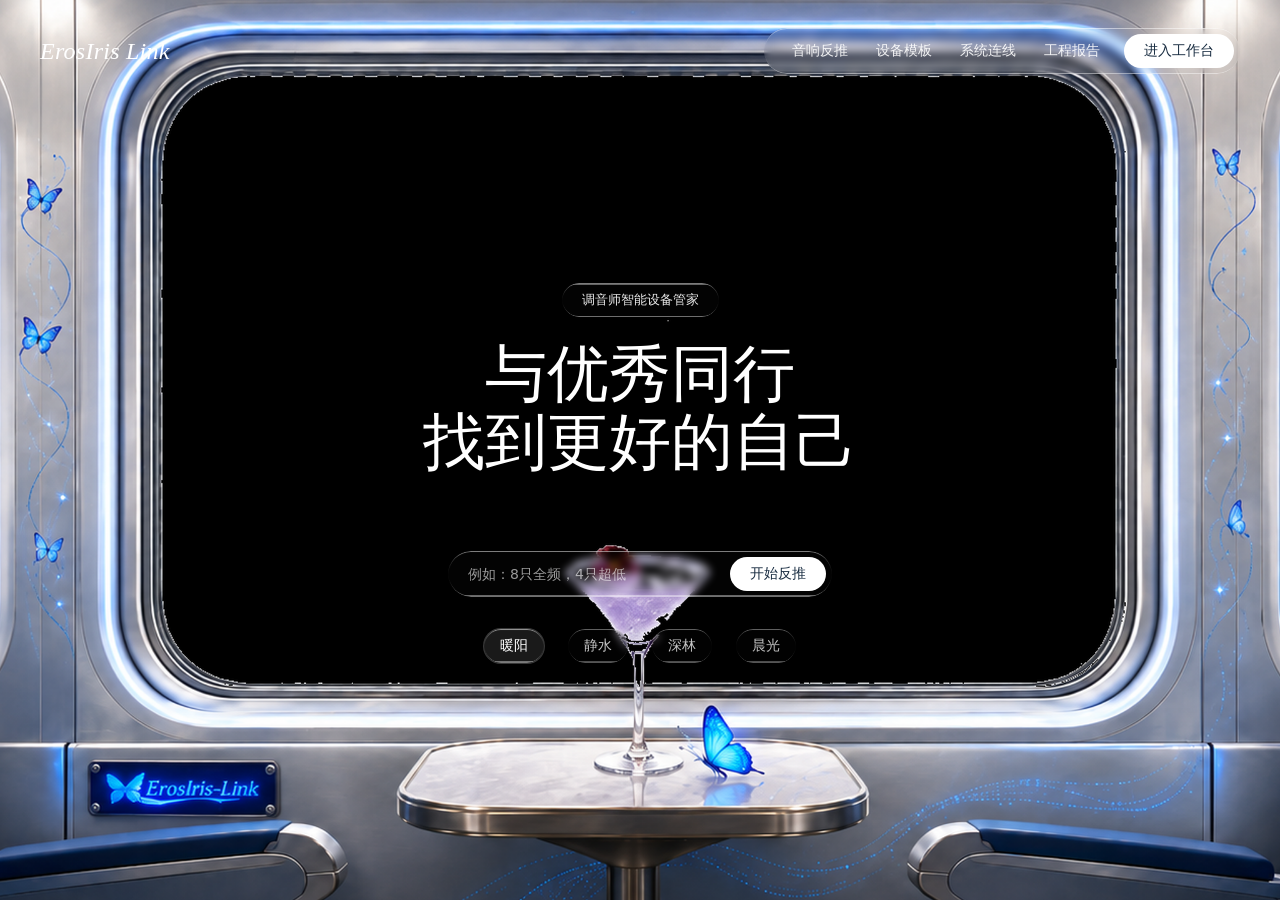
==== commit 9f59086b: "fix new" ====
--- a/signalpath/index.html
+++ b/signalpath/index.html
@@ -5,6 +5,17 @@
 <meta name="viewport" content="width=device-width, initial-scale=1.0, viewport-fit=cover">
 <meta name="theme-color" id="theme-color" content="#0a1017">
 <title>SignalPath · 音响系统连线图管理</title>
+<script>
+(function () {
+  try {
+    var entryParams = new URLSearchParams(window.location.search);
+    var isWorkspace = entryParams.get('workspace') === '1' || entryParams.get('from') === 'welcome';
+    if (!isWorkspace) {
+      window.location.replace('welcome-reverse-prototype/index.html?from=root');
+    }
+  } catch (e) {}
+})();
+</script>
 <script>
 (function () {
   try {
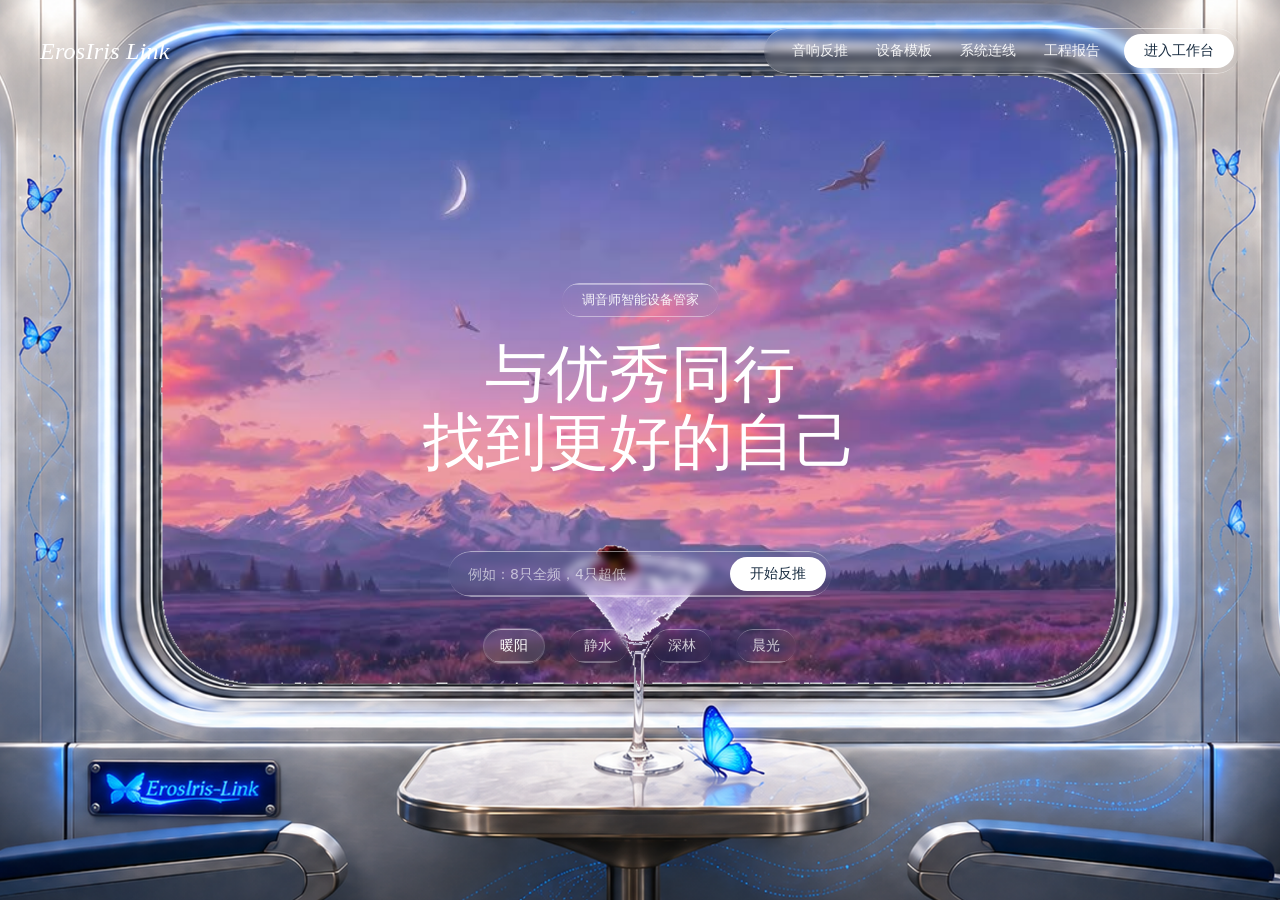
==== commit dbb6a73d: "简单" ====
--- a/signalpath/index.html
+++ b/signalpath/index.html
@@ -2,319 +2,20 @@
 <html lang="zh-CN">
 <head>
 <meta charset="UTF-8">
-<meta name="viewport" content="width=device-width, initial-scale=1.0, viewport-fit=cover">
-<meta name="theme-color" id="theme-color" content="#0a1017">
-<title>SignalPath · 音响系统连线图管理</title>
+<meta name="viewport" content="width=device-width, initial-scale=1.0">
+<meta http-equiv="refresh" content="0; url=./点我打开ErosIris-Link软件.html">
+<title>ErosIris Link</title>
+</head>
+<body>
+<p>正在打开 ErosIris Link...</p>
+<p><a href="./点我打开ErosIris-Link软件.html">如果页面没有自动打开，请点击这里。</a></p>
 <script>
 (function () {
-  try {
-    var entryParams = new URLSearchParams(window.location.search);
-    var isWorkspace = entryParams.get('workspace') === '1' || entryParams.get('from') === 'welcome';
-    if (!isWorkspace) {
-      window.location.replace('welcome-reverse-prototype/index.html?from=root');
-    }
-  } catch (e) {}
+  var target = new URL('./点我打开ErosIris-Link软件.html', window.location.href);
+  target.search = window.location.search;
+  target.hash = window.location.hash;
+  window.location.replace(target.href);
 })();
 </script>
-<script>
-(function () {
-  try {
-    var params = new URLSearchParams(window.location.search);
-    var requested = params.get('from') === 'welcome' ? params.get('theme') : '';
-    var theme = requested || localStorage.getItem('signalpath-theme');
-    if (theme !== 'light' && theme !== 'dark') theme = 'dark';
-    if (requested === 'light' || requested === 'dark') localStorage.setItem('signalpath-theme', theme);
-    document.documentElement.setAttribute('data-theme', theme);
-    document.getElementById('theme-color').setAttribute('content', theme === 'light' ? '#eaf2f6' : '#0a1017');
-  } catch (e) { document.documentElement.setAttribute('data-theme', 'dark'); }
-})();
-</script>
-<link rel="stylesheet" href="css/style.css">
-<link rel="stylesheet" href="css/workbench-skin.css?v=20260711-10">
-</head>
-<body>
-
-<header class="topbar">
-  <div class="brand">
-    <img class="brand-logo" src="assets/brand/logo-title.png"
-      onerror="this.onerror=null;this.src='assets/brand/logo-title.svg';"
-      alt="ErosIris Link">
-    <a class="btn ghost sm welcome-btn" id="btn-welcome"
-      href="welcome-reverse-prototype/index.html?from=workbench"
-      title="返回欢迎页" aria-label="返回欢迎页">⌂</a>
-    <button class="btn ghost sm theme-btn" id="btn-theme" title="切换黑 / 白主题">☀︎</button>
-  </div>
-  <div class="topbar-actions">
-    <span class="topbar-left"></span>
-    <span class="topbar-center">
-      <button class="btn ghost sm" id="btn-report" title="生成可打印/存 PDF 的多页报告">报告</button>
-      <button class="btn primary sm quick-main" id="btn-quick" title="快速布局：输入数字直接建系统（⌃1 / ⌘K）">⚡ 快速布局</button>
-      <button class="btn ghost sm" id="btn-templates" title="模板库：批量导入 / 自定义新建 / 整库存档">模板库</button>
-      <button class="btn ghost sm" id="btn-config" title="配置：导入 / 导出 / 切换 / 临时移除">配置</button>
-      <button class="btn ghost sm danger" id="btn-clear" title="清空全部数据（可撤销）">清空数据</button>
-      <button class="btn ghost sm" id="btn-keys" title="快捷键介绍与自定义改键">快捷键</button>
-    </span>
-    <span class="topbar-right">
-      <button class="btn ghost sm" id="btn-undo" title="撤销（⌘Z）">撤销</button>
-      <span class="save-indicator" id="save-indicator">·</span>
-      <button class="btn ghost sm" id="btn-redo" title="重做（⌘X）">重做</button>
-    </span>
-    <input type="file" id="import-file" accept=".json,application/json" multiple hidden>
-    <input type="file" id="tpl-lib-file" accept=".json,application/json" hidden>
-    <input type="file" id="csv-import-file" accept=".csv,.xls,.xml,text/csv,application/vnd.ms-excel,text/xml,application/xml" hidden>
-    <input type="file" id="csv-folder-file" webkitdirectory directory multiple hidden>
-  </div>
-</header>
-<nav class="tabbar">
-  <div class="tabs" id="main-tabs">
-    <button class="tab active" data-view="wiring">设备连线</button>
-    <button class="tab" data-view="cables">线材清单</button>
-    <button class="tab" data-view="teach">接线教学</button>
-    <button class="tab" data-view="mixer">台内路由</button>
-    <button class="tab" data-view="netroute" id="tab-netroute" hidden>交换机路由</button>
-  </div>
-</nav>
-
-<main>
-  <!-- ============ 设备连线：框图 + 右侧设备栏 + 底部连接清单抽屉 ============ -->
-  <section class="view active" id="view-wiring">
-    <div class="canvas-col">
-      <div class="diagram-toolbar">
-        <span class="tb-group">
-          <button class="btn ghost sm" id="btn-smart-all-diagram" title="所有未连接线路一键智能连接：调音台→DSP→功放→音箱">⚡ 一键智能连接</button>
-          <button class="btn ghost sm danger" id="btn-clear-all-wires-diagram" title="清空系统内全部连线（可撤销）">全部清线</button>
-          <button class="btn ghost sm danger" id="btn-clear-devices-diagram" title="清空当前设备连线图内全部设备及关联连线（可撤销）">清设备</button>
-          <button class="btn ghost sm" id="btn-power-alarm" title="按模式检查功放功率余量、并联总功率与阻抗">功率报警</button>
-        </span>
-        <span class="tb-group">
-          <button class="btn ghost sm" id="btn-diagram-orient" title="横版 / 竖版切换">切换横版</button>
-          <button class="btn ghost sm" id="btn-diagram-align-default" title="按功放分组重排：每台功放居中在它所接的音箱上方，同组音箱连续排列、消除交叉">默认对齐</button>
-          <button class="btn ghost sm" id="btn-diagram-align-relative" title="保持当前相对顺序，逐层等间距对准下级（手动调整后用它）">相对对齐</button>
-        </span>
-        <span class="tb-group grow">
-          <select class="config-switch" id="diagram-scope" title="整体视图 / 一调音台一页面"></select>
-          <button class="btn ghost sm" id="btn-zoom-fit" title="全局视角 / 定位当前 双态切换">全局视角</button>
-          <button type="button" class="shortcut-hint" id="btn-zoom-shortcut-fit"
-            title="全局视角 / 定位当前（快捷键 0）" aria-label="全局视角或定位当前">0</button>
-          <button type="button" class="shortcut-hint" id="btn-zoom-shortcut-out"
-            title="缩小画布（快捷键 -）" aria-label="缩小画布">-</button>
-          <input type="range" id="zoom-range" class="zoom-range" min="25" max="200" step="5" value="100" title="缩放比例（以视口中心为锚点），也可 ⌘+滚轮缩放">
-          <button type="button" class="shortcut-hint" id="btn-zoom-shortcut-in"
-            title="放大画布（快捷键 +）" aria-label="放大画布">+</button>
-          <span class="zoom-val" id="zoom-val">100%</span>
-        </span>
-        <span class="tb-group toolbar-right">
-          <button class="btn ghost sm" id="btn-wdiagram-undo" title="撤销框图排版动作">撤销</button>
-          <span class="menu-wrap">
-            <button class="btn ghost sm" id="btn-diagram-export" title="导出框图">导出 ▾</button>
-            <div class="menu-pop" id="export-pop" hidden>
-              <button data-export-w="2560">2K</button>
-              <button data-export-w="3840">4K</button>
-              <button data-export-w="7680">8K</button>
-              <button data-export-pdf>PDF</button>
-            </div>
-          </span>
-          <button class="btn ghost sm" id="btn-wdiagram-redo" title="重做框图排版动作">重做</button>
-        </span>
-      </div>
-      <div class="diagram-scroll" id="wiring-diagram"></div>
-      <div class="conn-drawer" id="conn-drawer">
-        <div class="drawer-head">
-          <button class="drawer-toggle" id="drawer-toggle" title="展开 / 收起连接清单">
-            <span class="tri">▴</span> 连接清单 <span class="head-note" id="wiring-count"></span>
-          </button>
-          <span class="seg" id="conn-sort-seg">
-            <button data-sort="hier" title="按信号层级排序：调音台 → DSP → 功放 → 音箱">层级顺序</button>
-            <button data-sort="added" title="按连线创建的先后顺序显示">添加顺序</button>
-          </span>
-        </div>
-        <div class="drawer-body table-scroll" id="wiring-table-wrap"></div>
-      </div>
-    </div>
-
-    <aside class="inspector">
-      <div class="insp-head">
-        <h2>设备栏</h2>
-        <span class="head-note" id="insp-count"></span>
-        <button class="btn primary sm" id="insp-add">＋ 添加</button>
-      </div>
-      <div class="insp-body" id="insp-body"></div>
-    </aside>
-  </section>
-
-  <!-- ============ 台内路由 ============ -->
-  <section class="view" id="view-mixer">
-    <aside class="sidebar">
-      <section class="panel">
-        <header class="panel-head">
-          <h2>调音台页</h2>
-          <span class="head-note" id="mixer-page-note"></span>
-        </header>
-        <div class="panel-body" id="mixer-page-list"></div>
-      </section>
-      <section class="panel">
-        <header class="panel-head"><h2>台面配置</h2></header>
-        <div class="panel-body" id="mixer-config"></div>
-      </section>
-    </aside>
-
-    <div class="workarea">
-      <div class="duo">
-        <section class="panel grow">
-          <header class="panel-head">
-            <h2>信号流向图</h2>
-            <span class="head-note">物理输入 → CH → BUS / MAIN / MATRIX</span>
-            <span class="head-actions">
-              <button class="btn ghost sm" id="btn-mixdiag-undo" title="撤销信号流向图相关动作">撤销</button>
-              <button class="btn ghost sm" id="btn-mixdiag-redo" title="重做信号流向图相关动作">重做</button>
-              <button class="btn ghost sm" id="btn-mixdiag-png" title="导出高清 PNG 图片">导出 PNG</button>
-            </span>
-          </header>
-          <div class="diagram-scroll" id="mixer-diagram"></div>
-        </section>
-        <section class="panel grow">
-          <header class="panel-head">
-            <h2>路由清单</h2>
-            <span class="head-note" id="mixer-count"></span>
-          </header>
-          <div class="table-scroll" id="mixer-table-wrap"></div>
-        </section>
-      </div>
-      <section class="panel">
-        <header class="panel-head">
-          <h2>输入路由矩阵</h2>
-          <span class="head-note" id="input-patch-count">行 = 物理输入 · 列 = CH</span>
-          <span class="head-actions">
-            <button class="btn ghost sm" id="btn-inpatch-undo" title="撤销输入路由矩阵动作">撤销</button>
-            <button class="btn ghost sm" id="btn-inpatch-redo" title="重做输入路由矩阵动作">重做</button>
-            <button class="btn ghost sm" id="btn-inpatch-reset" title="恢复物理输入到 CH 的 1:1 分配">1:1</button>
-            <button class="btn ghost sm" id="btn-inpatch-double" title="Double Patch：IN1 → CH1/CH2，IN2 → CH3/CH4，依次类推">Double Patch</button>
-            <button class="btn ghost sm" id="btn-mixer-dante" title="批量标记哪些物理输入/输出走 Dante（网口线）">Dante 分配</button>
-            <button class="btn ghost sm" id="btn-inpatch-png" title="导出输入路由矩阵 PNG">导出 PNG</button>
-          </span>
-        </header>
-        <div class="grid-scroll" id="in-route-grid-wrap"></div>
-      </section>
-      <section class="panel">
-        <header class="panel-head">
-          <h2>发送路由矩阵</h2>
-          <span class="head-note">行 = CH 通道 · 列 = 发送目标，点按切换</span>
-          <span class="head-actions">
-            <button class="btn ghost sm" id="btn-route-undo" title="撤销发送路由矩阵动作">撤销</button>
-            <button class="btn ghost sm" id="btn-route-redo" title="重做发送路由矩阵动作">重做</button>
-            <button class="btn ghost sm" id="btn-route-png" title="导出发送路由矩阵 PNG">导出 PNG</button>
-          </span>
-        </header>
-        <div class="grid-scroll" id="route-grid-wrap"></div>
-      </section>
-      <section class="panel">
-        <header class="panel-head">
-          <h2>输出路由矩阵</h2>
-          <span class="head-note" id="output-patch-count">行 = BUS / MAIN / MATRIX · 列 = OUTPUT</span>
-          <span class="head-actions">
-            <button class="btn ghost sm" id="btn-outpatch-undo" title="撤销输出路由矩阵动作">撤销</button>
-            <button class="btn ghost sm" id="btn-outpatch-redo" title="重做输出路由矩阵动作">重做</button>
-            <button class="btn ghost sm" id="btn-outpatch-png" title="导出输出路由矩阵 PNG">导出 PNG</button>
-          </span>
-        </header>
-        <div class="grid-scroll" id="out-route-grid-wrap"></div>
-      </section>
-    </div>
-  </section>
-
-  <!-- ============ 接线教学：全部设备类型独立展示页 ============ -->
-  <section class="view" id="view-teach">
-    <aside class="sidebar">
-      <section class="panel">
-        <header class="panel-head">
-          <h2>设备</h2>
-          <span class="head-note">每台设备一页教学</span>
-        </header>
-        <div class="panel-body" id="teach-dev-list"></div>
-      </section>
-      <details class="panel collapsible" open>
-        <summary class="panel-head">
-          <h2>输入设备清单（话筒 / 乐器）</h2>
-          <span class="head-note" id="teach-gear-count"></span>
-        </summary>
-        <div class="panel-body" id="teach-gear-list"></div>
-      </details>
-    </aside>
-
-    <div class="workarea">
-      <section class="panel grow diagram-panel">
-        <header class="panel-head">
-          <h2>接线示意图</h2>
-          <span class="head-note" id="teach-dev-note"></span>
-          <span class="head-actions">
-            <button class="btn ghost sm" id="btn-teach-img" title="上传设备背板/接口照片，显示在示意图上方对照">上传接口图</button>
-            <button class="btn ghost sm danger" id="btn-teach-img-clear" title="移除已上传的接口照片">移除图片</button>
-            <button class="btn ghost sm" id="btn-teach-png" title="导出高清 PNG（含照片与标注），可作工程指导">导出 PNG</button>
-            <input type="file" id="teach-img-file" accept="image/*" hidden>
-          </span>
-        </header>
-        <div class="diagram-scroll" id="teach-diagram"></div>
-      </section>
-      <section class="panel">
-        <header class="panel-head">
-          <h2>接线清单</h2>
-          <span class="head-note" id="teach-count"></span>
-        </header>
-        <div class="table-scroll" id="teach-table-wrap"></div>
-      </section>
-    </div>
-  </section>
-
-  <!-- ============ 线材清单 ============ -->
-  <section class="view" id="view-cables">
-    <div class="workarea single">
-      <section class="panel">
-        <header class="panel-head">
-          <h2>购线汇总</h2>
-          <span class="head-note" id="cable-page-note"></span>
-        </header>
-        <div class="panel-body cable-summary" id="cable-summary"></div>
-      </section>
-      <section class="panel grow">
-        <header class="panel-head">
-          <h2>线材明细（可直接编辑）</h2>
-          <span class="head-note">长度用于购线汇总与报告</span>
-        </header>
-        <div class="table-scroll" id="cable-table-wrap"></div>
-      </section>
-    </div>
-  </section>
-
-  <!-- ============ 交换机路由（有交换机时显示）============ -->
-  <section class="view" id="view-netroute">
-    <div class="workarea single">
-      <section class="panel grow">
-        <header class="panel-head">
-          <h2>交换机互联 · Dante 网口状态</h2>
-          <span class="head-note" id="netroute-note"></span>
-        </header>
-        <div class="panel-body" id="netroute-body"></div>
-      </section>
-    </div>
-  </section>
-</main>
-
-<div class="ctx-menu" id="ctx-menu" hidden></div>
-<div class="modal-overlay" id="modal-overlay" hidden>
-  <div class="modal" id="modal-box" role="dialog" aria-modal="true"></div>
-</div>
-
-<script src="js/db.js"></script>
-<script src="js/store.js"></script>
-<script src="js/diagram.js?v=20260711-2"></script>
-<script src="js/inspector.js"></script>
-<script src="js/quick.js"></script>
-<script src="js/guide.js?v=20260711-8"></script>
-<script src="js/keys.js"></script>
-<script src="js/cables.js"></script>
-<script src="js/mixer.js"></script>
-<script src="js/teach.js"></script>
-<script src="js/report.js"></script>
-<script src="js/main.js?v=20260711-7"></script>
 </body>
 </html>
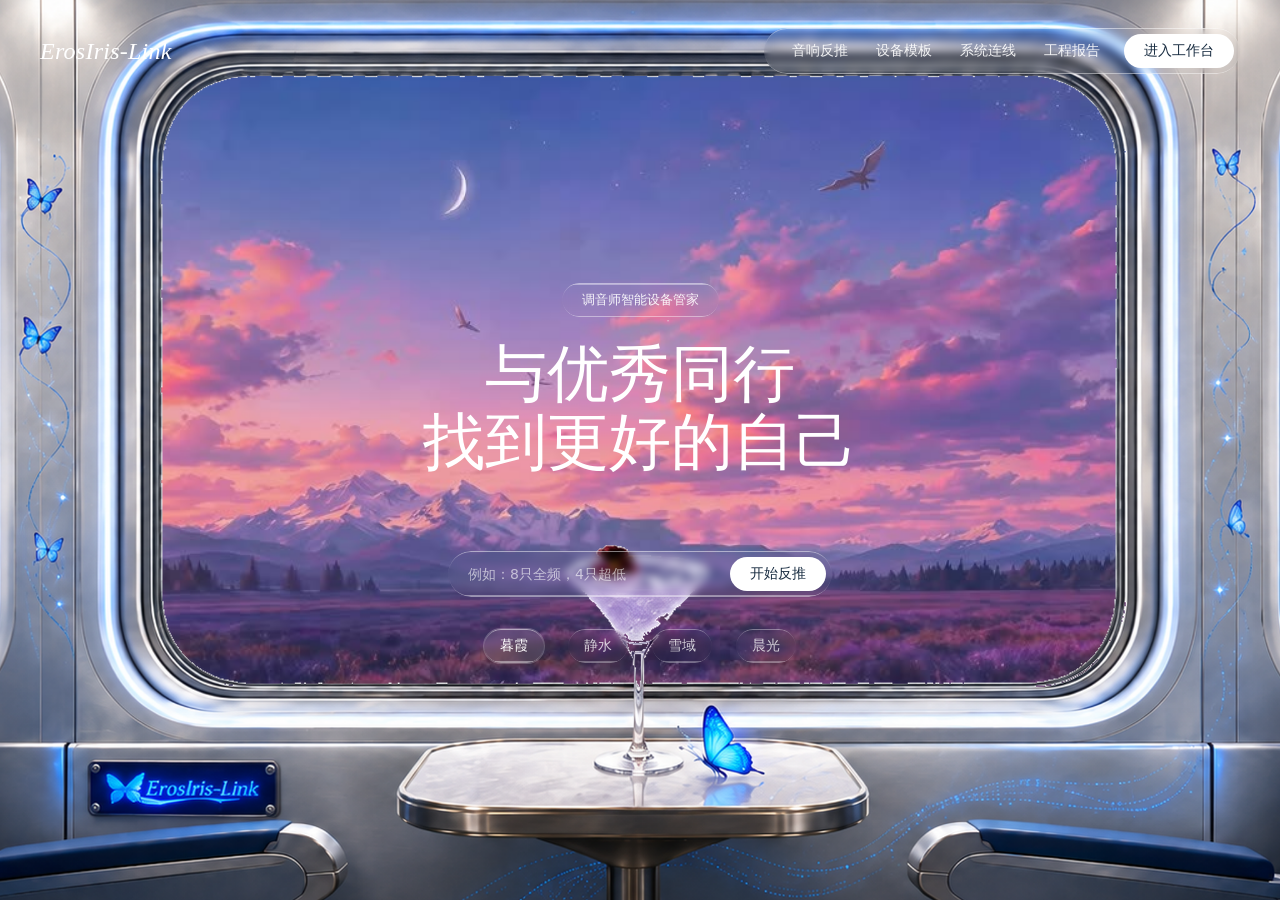
==== commit c034eecd: "改名" ====
--- a/signalpath/index.html
+++ b/signalpath/index.html
@@ -3,15 +3,15 @@
 <head>
 <meta charset="UTF-8">
 <meta name="viewport" content="width=device-width, initial-scale=1.0">
-<meta http-equiv="refresh" content="0; url=./点我打开ErosIris-Link软件.html">
-<title>ErosIris Link</title>
+<meta http-equiv="refresh" content="0; url=../ErosIris-Link/">
+<title>正在前往 ErosIris-Link</title>
 </head>
 <body>
-<p>正在打开 ErosIris Link...</p>
-<p><a href="./点我打开ErosIris-Link软件.html">如果页面没有自动打开，请点击这里。</a></p>
+<p>正在前往 ErosIris-Link...</p>
+<p><a href="../ErosIris-Link/">如果页面没有自动打开，请点击这里。</a></p>
 <script>
 (function () {
-  var target = new URL('./点我打开ErosIris-Link软件.html', window.location.href);
+  var target = new URL('../ErosIris-Link/', window.location.href);
   target.search = window.location.search;
   target.hash = window.location.hash;
   window.location.replace(target.href);
